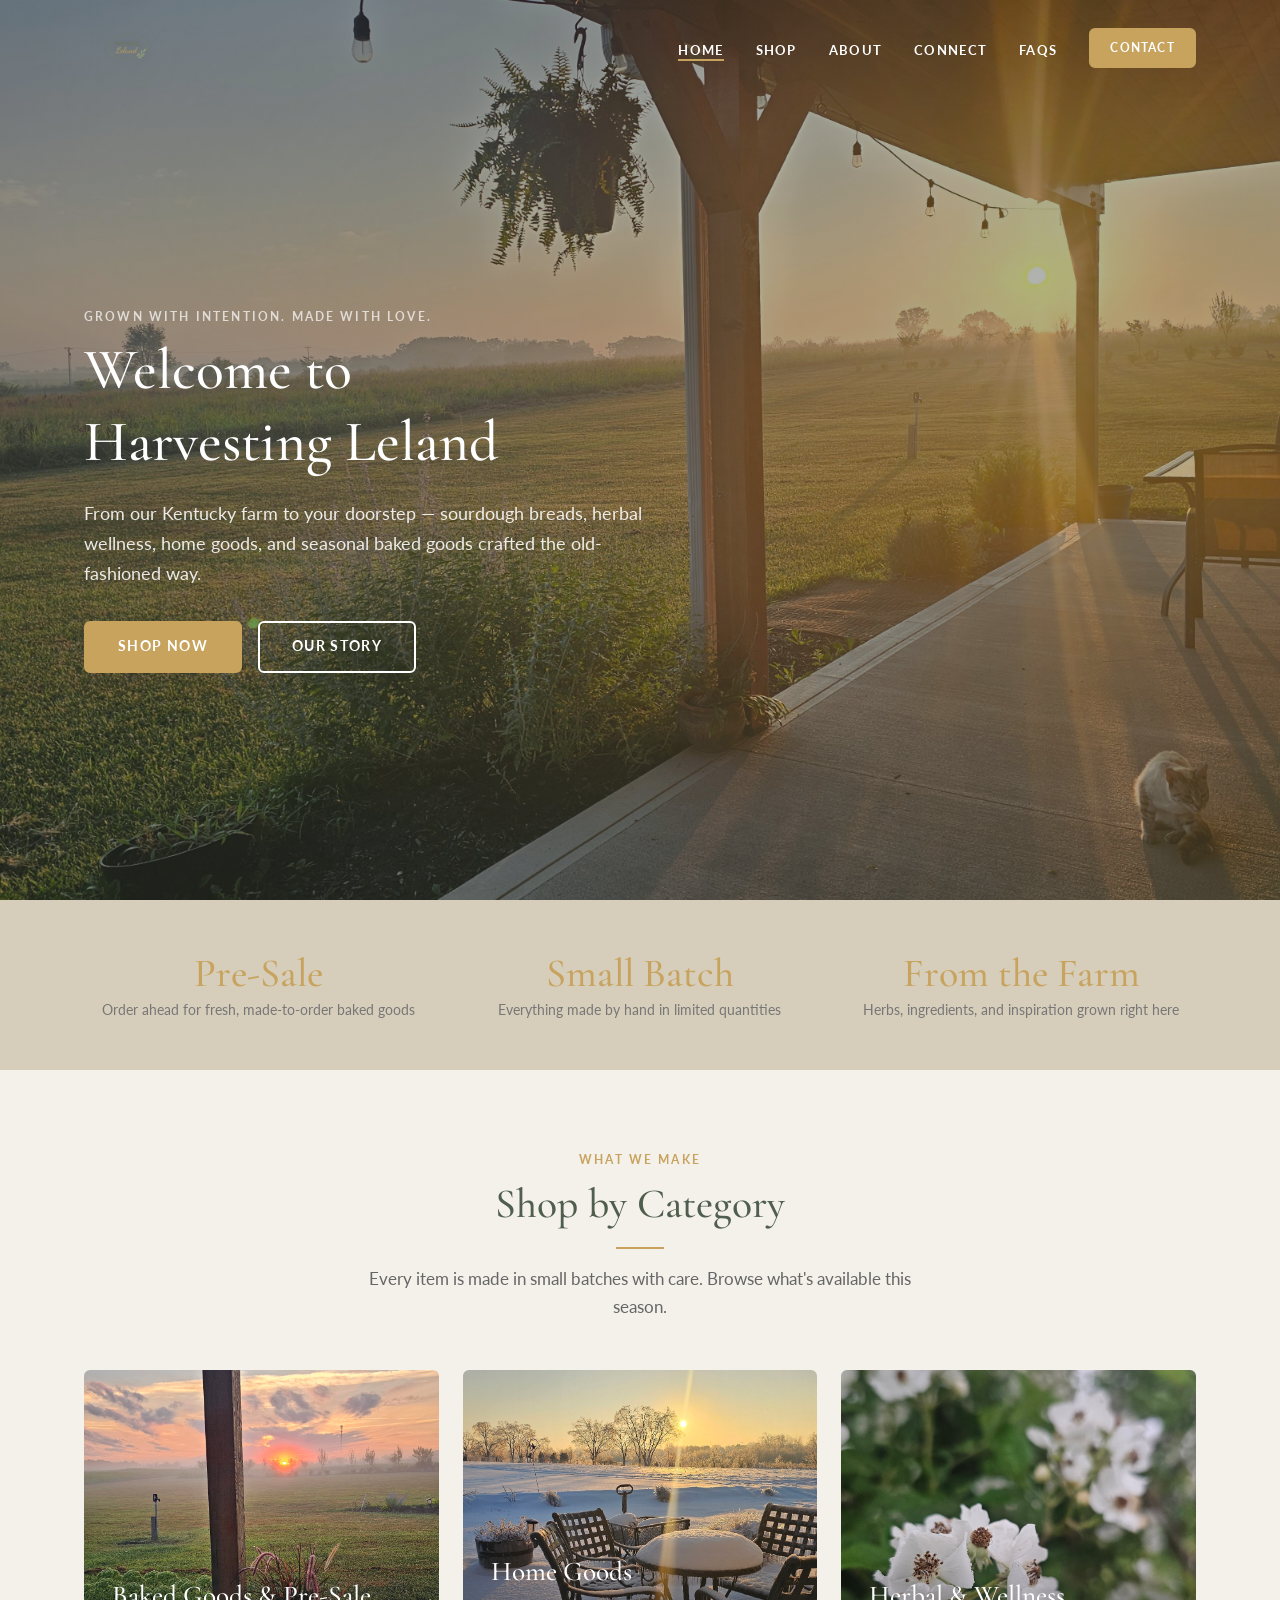
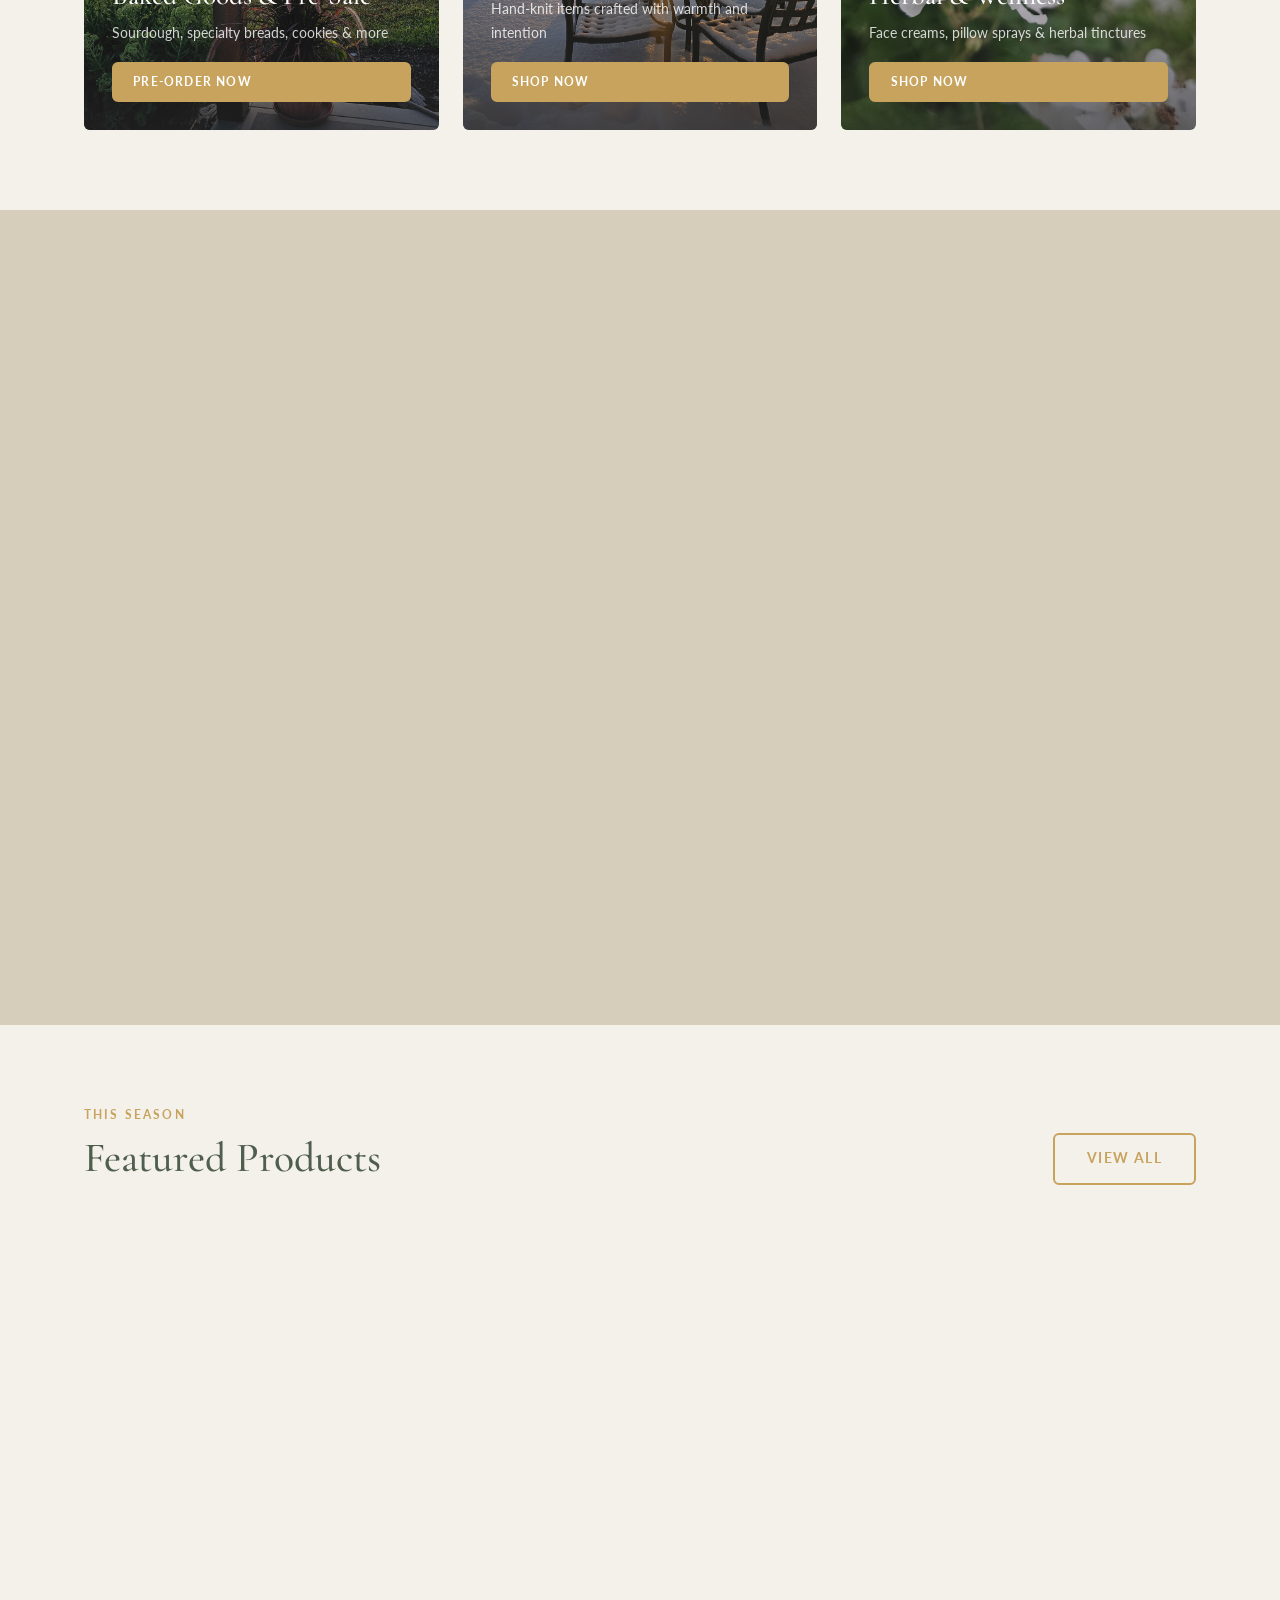
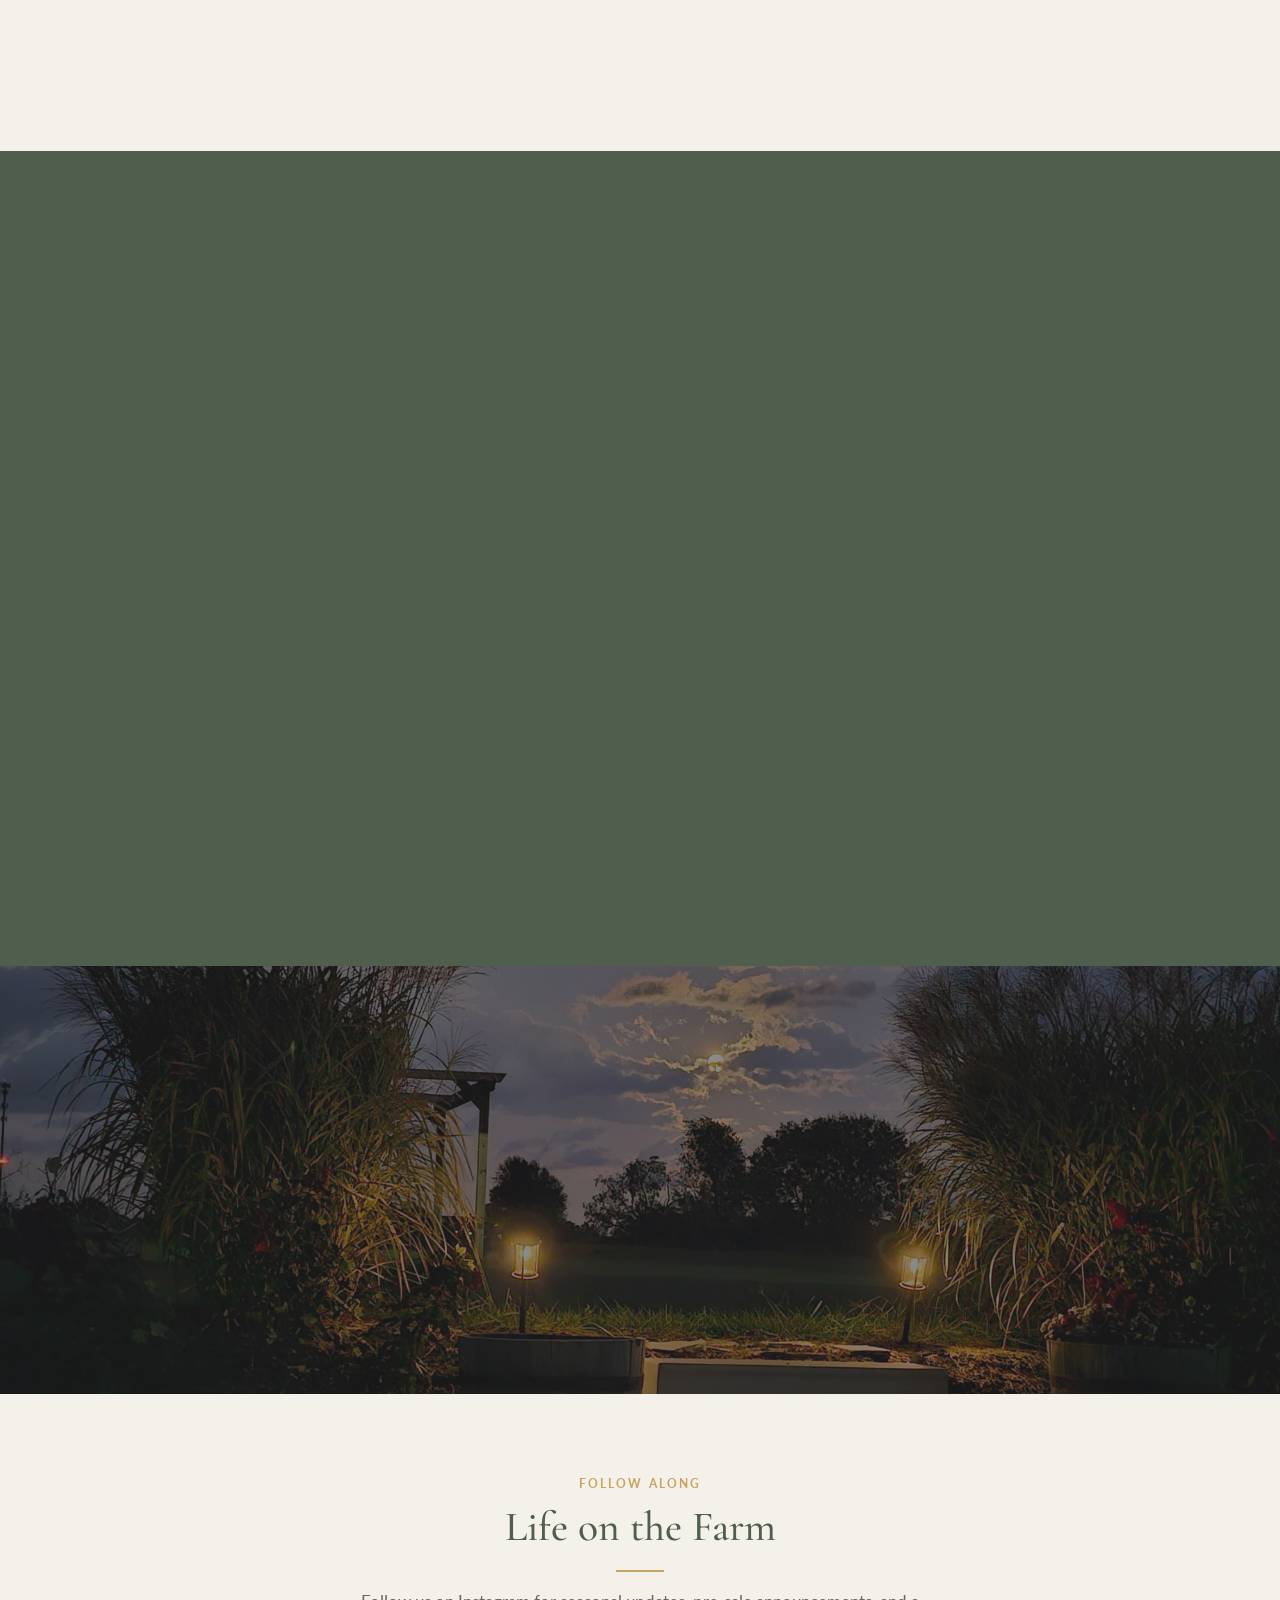
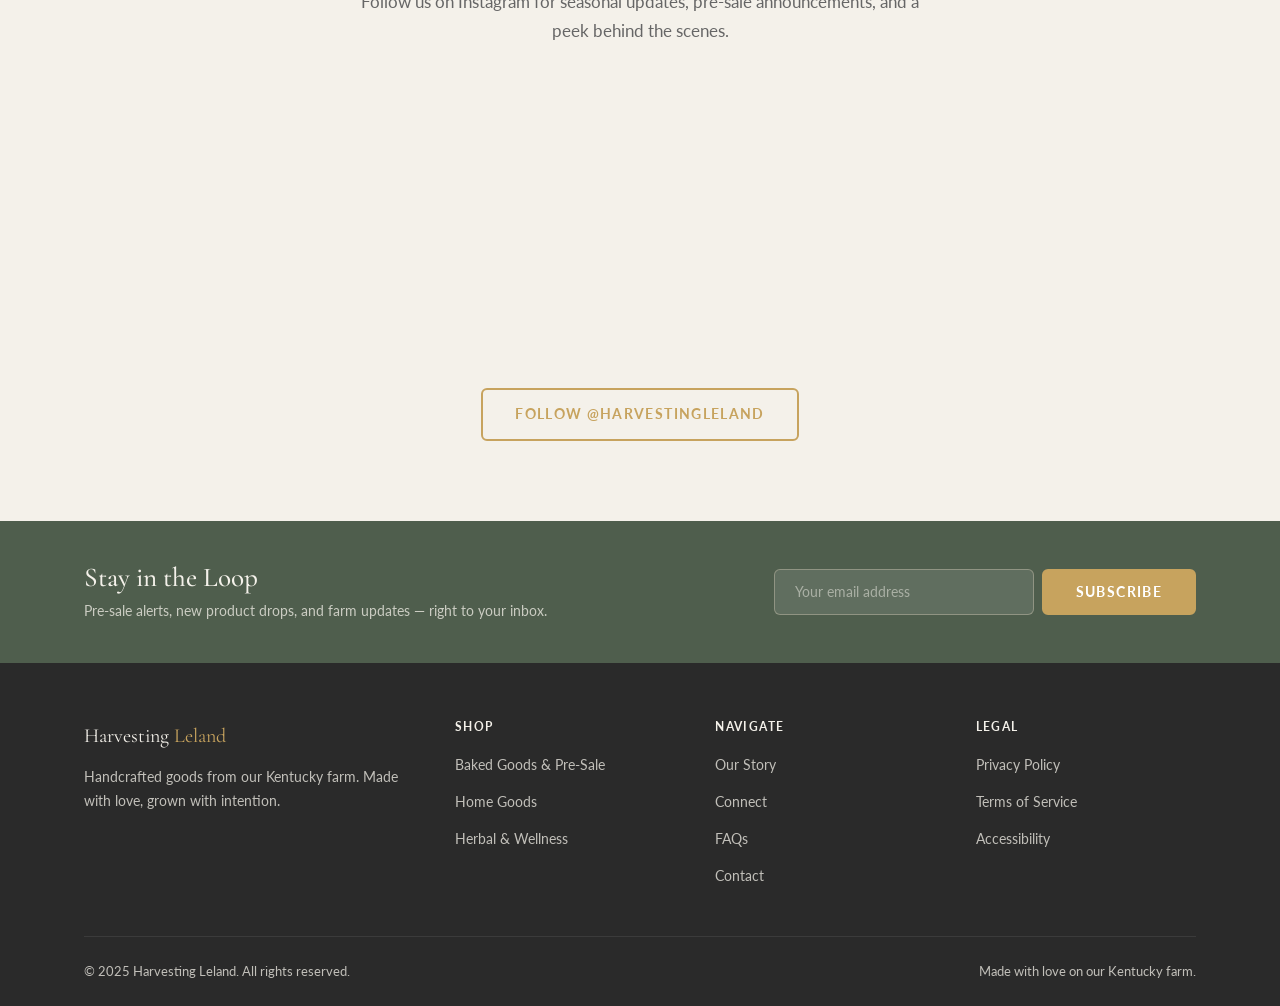
==== index.html @ 536928e7 "initial build - Harvesting Leland website" ====
<!DOCTYPE html>
<html lang="en">
<head>
  <meta charset="UTF-8" />
  <meta name="viewport" content="width=device-width, initial-scale=1.0" />
  <title>Harvesting Leland — From Our Farm to Your Table</title>
  <meta name="description" content="Handcrafted sourdough, baked goods, herbal wellness products, and hand-knit home goods. Made with love on our Kentucky farm." />
  <link rel="canonical" href="https://www.harvestingleland.com/" />
  <link rel="stylesheet" href="css/global.css" />
</head>
<body>

  <!-- ===================== NAV ===================== -->
  <nav class="nav" id="mainNav">
    <div class="nav__inner">
      <a href="index.html" class="nav__logo-link"><img src="images/logo.png" alt="Harvesting Leland" class="nav__logo-img" /></a>
      <ul class="nav__links" id="navLinks">
        <li><a href="index.html" class="active">Home</a></li>
        <li><a href="shop.html">Shop</a></li>
        <li><a href="about.html">About</a></li>
        <li><a href="connect.html">Connect</a></li>
        <li><a href="faq.html">FAQs</a></li>
        <li><a href="contact.html" class="btn btn--wheat">Contact</a></li>
      </ul>
      <button class="nav__toggle" id="navToggle" aria-label="Toggle navigation">
        <span></span><span></span><span></span>
      </button>
    </div>
  </nav>

  <!-- ===================== HERO ===================== -->
  <section class="hero">
    <div class="hero__bg" style="background-image: url('images/hero-home.jpg');"></div>
    <div class="hero__overlay"></div>
    <div class="hero__content container">
      <span class="eyebrow" style="color: rgba(255,255,255,0.7);">Grown with intention. Made with love.</span>
      <h1>Welcome to<br>Harvesting Leland</h1>
      <p>From our Kentucky farm to your doorstep — sourdough breads, herbal wellness, home goods, and seasonal baked goods crafted the old-fashioned way.</p>
      <div class="hero__buttons">
        <a href="shop.html" class="btn btn--wheat">Shop Now</a>
        <a href="about.html" class="btn btn--outline-white">Our Story</a>
      </div>
    </div>
  </section>

  <!-- ===================== INTRO STRIP ===================== -->
  <section class="section--sm section--linen">
    <div class="container">
      <div class="stats-row">
        <div class="stat reveal">
          <h2>Pre-Sale</h2>
          <p>Order ahead for fresh, made-to-order baked goods</p>
        </div>
        <div class="stat reveal reveal-delay-1">
          <h2>Small Batch</h2>
          <p>Everything made by hand in limited quantities</p>
        </div>
        <div class="stat reveal reveal-delay-2">
          <h2>From the Farm</h2>
          <p>Herbs, ingredients, and inspiration grown right here</p>
        </div>
      </div>
    </div>
  </section>

  <!-- ===================== SHOP CATEGORIES ===================== -->
  <section class="section">
    <div class="container">
      <div class="section-header center">
        <span class="eyebrow">What We Make</span>
        <h2>Shop by Category</h2>
        <div class="divider divider--center"></div>
        <p>Every item is made in small batches with care. Browse what's available this season.</p>
      </div>
      <div class="category-grid reveal">
        <a href="shop.html#baked-goods" class="category-card">
          <img src="images/misty-porch.jpg" alt="Fresh baked sourdough and pastries" loading="lazy" />
          <div class="category-card__overlay">
            <h3>Baked Goods &amp; Pre-Sale</h3>
            <p>Sourdough, specialty breads, cookies &amp; more</p>
            <span class="btn btn--wheat" style="font-size:0.75rem; padding:0.5rem 1.2rem;">Pre-Order Now</span>
          </div>
        </a>
        <a href="shop.html#home-goods" class="category-card">
          <img src="images/winter-sunrise.jpg" alt="Hand-knit home goods" loading="lazy" />
          <div class="category-card__overlay">
            <h3>Home Goods</h3>
            <p>Hand-knit items crafted with warmth and intention</p>
            <span class="btn btn--wheat" style="font-size:0.75rem; padding:0.5rem 1.2rem;">Shop Now</span>
          </div>
        </a>
        <a href="shop.html#herbal" class="category-card">
          <img src="images/wildflowers.jpg" alt="Herbal wellness products" loading="lazy" />
          <div class="category-card__overlay">
            <h3>Herbal &amp; Wellness</h3>
            <p>Face creams, pillow sprays &amp; herbal tinctures</p>
            <span class="btn btn--wheat" style="font-size:0.75rem; padding:0.5rem 1.2rem;">Shop Now</span>
          </div>
        </a>
      </div>
    </div>
  </section>

  <!-- ===================== HOW PRE-SALE WORKS ===================== -->
  <section class="section section--linen">
    <div class="container">
      <div class="two-col">
        <div class="two-col__img reveal">
          <img src="images/farm-field.jpg" alt="Kentucky farm at sunset" loading="lazy" />
        </div>
        <div class="reveal reveal-delay-1">
          <span class="eyebrow">How It Works</span>
          <h2>Our Pre-Sale Process</h2>
          <div class="divider"></div>
          <p>Because everything is made fresh and in small batches, we operate on a pre-sale model. This means your order is made specifically for you — no sitting on a shelf.</p>
          <ol style="padding-left: 1.25rem; color: #555; line-height: 2.2; margin-bottom: 1.5rem;">
            <li><strong>Browse</strong> the current pre-sale menu</li>
            <li><strong>Place your order</strong> by the weekly deadline</li>
            <li><strong>Pick up</strong> locally or receive delivery info</li>
            <li><strong>Enjoy</strong> something made just for you</li>
          </ol>
          <a href="faq.html" class="btn btn--outline">Pre-Sale FAQs</a>
        </div>
      </div>
    </div>
  </section>

  <!-- ===================== FEATURED PRODUCTS ===================== -->
  <section class="section">
    <div class="container">
      <div class="section-header" style="display:flex; justify-content:space-between; align-items:flex-end; flex-wrap:wrap; gap:1rem; margin-bottom:2rem;">
        <div>
          <span class="eyebrow">This Season</span>
          <h2 style="margin-top:0.3rem;">Featured Products</h2>
        </div>
        <a href="shop.html" class="btn btn--outline">View All</a>
      </div>
      <div class="scroll-strip reveal">

        <div class="product-card">
          <div class="product-card__img">🍞</div>
          <div class="product-card__body">
            <span class="badge badge--forest" style="margin-bottom:0.5rem;">Pre-Sale</span>
            <h4>Classic Sourdough Loaf</h4>
            <p class="desc">Long-fermented, naturally leavened. Available weekly with pre-order.</p>
          </div>
          <div class="product-card__footer">
            <span class="product-card__price">From $10</span>
            <a href="shop.html#baked-goods" class="btn btn--wheat" style="font-size:0.75rem; padding:0.45rem 1rem;">Pre-Order</a>
          </div>
        </div>

        <div class="product-card">
          <div class="product-card__img">🌿</div>
          <div class="product-card__body">
            <span class="badge badge--sage" style="margin-bottom:0.5rem;">Herbal</span>
            <h4>Lavender Pillow Spray</h4>
            <p class="desc">Handcrafted with farm-grown herbs. Promotes calm, restful sleep.</p>
          </div>
          <div class="product-card__footer">
            <span class="product-card__price">From $14</span>
            <a href="shop.html#herbal" class="btn btn--wheat" style="font-size:0.75rem; padding:0.45rem 1rem;">Shop Now</a>
          </div>
        </div>

        <div class="product-card">
          <div class="product-card__img">🍪</div>
          <div class="product-card__body">
            <span class="badge badge--forest" style="margin-bottom:0.5rem;">Pre-Sale</span>
            <h4>Seasonal Cookie Boxes</h4>
            <p class="desc">Specialty cookies that change with the harvest. Order by Friday.</p>
          </div>
          <div class="product-card__footer">
            <span class="product-card__price">From $18</span>
            <a href="shop.html#baked-goods" class="btn btn--wheat" style="font-size:0.75rem; padding:0.45rem 1rem;">Pre-Order</a>
          </div>
        </div>

        <div class="product-card">
          <div class="product-card__img">🧶</div>
          <div class="product-card__body">
            <span class="badge badge--wheat" style="margin-bottom:0.5rem;">Home Goods</span>
            <h4>Hand-Knit Dishcloths</h4>
            <p class="desc">100% cotton, lovingly knit by hand. Available in seasonal colors.</p>
          </div>
          <div class="product-card__footer">
            <span class="product-card__price">From $12</span>
            <a href="shop.html#home-goods" class="btn btn--wheat" style="font-size:0.75rem; padding:0.45rem 1rem;">Shop Now</a>
          </div>
        </div>

        <div class="product-card">
          <div class="product-card__img">🌱</div>
          <div class="product-card__body">
            <span class="badge badge--sage" style="margin-bottom:0.5rem;">Herbal</span>
            <h4>Botanical Face Cream</h4>
            <p class="desc">Small-batch, herb-infused face cream. Pure ingredients, no fillers.</p>
          </div>
          <div class="product-card__footer">
            <span class="product-card__price">From $22</span>
            <a href="shop.html#herbal" class="btn btn--wheat" style="font-size:0.75rem; padding:0.45rem 1rem;">Shop Now</a>
          </div>
        </div>

      </div>
    </div>
  </section>

  <!-- ===================== STORY TEASER ===================== -->
  <section class="section section--dark">
    <div class="container">
      <div class="two-col">
        <div class="reveal">
          <span class="eyebrow">The Heart Behind It All</span>
          <h2>Named for Leland.</h2>
          <div class="divider"></div>
          <p style="color:rgba(244,241,234,0.82);">Everything we make carries the spirit of this land and the boy who inspired us to put down roots and build something lasting. Harvesting Leland is more than a small business — it's a way of life.</p>
          <p style="color:rgba(244,241,234,0.82);">From our kitchen and gardens, we create products that carry real intention — made to be used, gifted, and remembered.</p>
          <a href="about.html" class="btn btn--outline-white" style="margin-top:0.5rem;">Meet the Family</a>
        </div>
        <div class="two-col__img reveal reveal-delay-1">
          <img src="images/leland.jpg" alt="Leland standing on the farm fence at sunset" loading="lazy" />
        </div>
      </div>
    </div>
  </section>

  <!-- ===================== CTA BANNER ===================== -->
  <section class="cta-banner">
    <div class="cta-banner__bg" style="background-image: url('images/moonlit-garden.jpg');"></div>
    <div class="cta-banner__overlay"></div>
    <div class="cta-banner__content reveal">
      <span class="eyebrow" style="color: rgba(255,255,255,0.7);">Don't Miss Out</span>
      <h2>Pre-Sale Orders Open Weekly</h2>
      <p>Baked goods are made to order and sell out fast. Get on our list so you never miss a drop.</p>
      <div style="display:flex; gap:1rem; justify-content:center; flex-wrap:wrap;">
        <a href="shop.html" class="btn btn--wheat">See This Week's Menu</a>
        <a href="contact.html" class="btn btn--outline-white">Join the List</a>
      </div>
    </div>
  </section>

  <!-- ===================== INSTAGRAM ===================== -->
  <section class="section">
    <div class="container">
      <div class="section-header center">
        <span class="eyebrow">Follow Along</span>
        <h2>Life on the Farm</h2>
        <div class="divider divider--center"></div>
        <p>Follow us on Instagram for seasonal updates, pre-sale announcements, and a peek behind the scenes.</p>
      </div>
      <!-- INSTAGRAM EMBED PLACEHOLDER
           Replace this div with your embed code from LightWidget (lightwidget.com)
           or Elfsight (elfsight.com) once your Instagram account is connected.
      -->
      <div class="instagram-placeholder reveal">
        <div style="font-size:2.5rem; margin-bottom:0.75rem;">📸</div>
        <h3 style="color:var(--sage);">Instagram Feed</h3>
        <p>Your Instagram feed will display here.<br>
          Connect via <a href="https://lightwidget.com" target="_blank" rel="noopener" style="color:var(--wheat);">LightWidget</a> or <a href="https://elfsight.com" target="_blank" rel="noopener" style="color:var(--wheat);">Elfsight</a> to embed your feed.</p>
      </div>
      <div style="text-align:center; margin-top:1.75rem;">
        <a href="https://www.instagram.com/" target="_blank" rel="noopener" class="btn btn--outline">Follow @harvestingleland</a>
      </div>
    </div>
  </section>

  <!-- ===================== NEWSLETTER ===================== -->
  <div class="newsletter-bar">
    <div class="newsletter-bar__inner">
      <div class="newsletter-bar__text">
        <h3>Stay in the Loop</h3>
        <p>Pre-sale alerts, new product drops, and farm updates — right to your inbox.</p>
      </div>
      <!-- Replace with GHL form embed when ready -->
      <div class="newsletter-bar__form">
        <input type="email" placeholder="Your email address" aria-label="Email address" />
        <button class="btn btn--wheat">Subscribe</button>
      </div>
    </div>
  </div>

  <!-- ===================== FOOTER ===================== -->
  <footer class="footer">
    <div class="container">
      <div class="footer__grid">
        <div class="footer__brand">
          <span class="logo-text">Harvesting <span>Leland</span></span>
          <p>Handcrafted goods from our Kentucky farm. Made with love, grown with intention.</p>
        </div>
        <div class="footer__col">
          <h4>Shop</h4>
          <ul>
            <li><a href="shop.html#baked-goods">Baked Goods &amp; Pre-Sale</a></li>
            <li><a href="shop.html#home-goods">Home Goods</a></li>
            <li><a href="shop.html#herbal">Herbal &amp; Wellness</a></li>
          </ul>
        </div>
        <div class="footer__col">
          <h4>Navigate</h4>
          <ul>
            <li><a href="about.html">Our Story</a></li>
            <li><a href="connect.html">Connect</a></li>
            <li><a href="faq.html">FAQs</a></li>
            <li><a href="contact.html">Contact</a></li>
          </ul>
        </div>
        <div class="footer__col">
          <h4>Legal</h4>
          <ul>
            <li><a href="privacy.html">Privacy Policy</a></li>
            <li><a href="terms.html">Terms of Service</a></li>
            <li><a href="accessibility.html">Accessibility</a></li>
          </ul>
        </div>
      </div>
      <div class="footer__bottom">
        <span>&copy; 2025 Harvesting Leland. All rights reserved.</span>
        <span>Made with love on our Kentucky farm.</span>
      </div>
    </div>
  </footer>

  <!-- ===================== SCRIPTS ===================== -->
  <script>
    // Nav scroll behavior
    const nav = document.getElementById('mainNav');
    window.addEventListener('scroll', () => {
      nav.classList.toggle('scrolled', window.scrollY > 40);
    });

    // Mobile nav toggle
    const toggle = document.getElementById('navToggle');
    const links  = document.getElementById('navLinks');
    toggle.addEventListener('click', () => {
      toggle.classList.toggle('open');
      links.classList.toggle('open');
    });
    links.querySelectorAll('a').forEach(a => {
      a.addEventListener('click', () => {
        toggle.classList.remove('open');
        links.classList.remove('open');
      });
    });

    // Scroll reveal
    const revealEls = document.querySelectorAll('.reveal');
    const observer = new IntersectionObserver((entries) => {
      entries.forEach(e => {
        if (e.isIntersecting) {
          e.target.classList.add('visible');
          observer.unobserve(e.target);
        }
      });
    }, { threshold: 0.12 });
    revealEls.forEach(el => observer.observe(el));
  </script>

</body>
</html>
---- css/global.css ----
/* =========================================================
   HARVESTING LELAND — Global Stylesheet
   www.harvestingleland.com
   ========================================================= */

/* --- Google Fonts --- */
@import url('https://fonts.googleapis.com/css2?family=Cormorant+Garamond:ital,wght@0,300;0,400;0,500;0,600;0,700;1,300;1,400;1,500&family=Allura&family=Lato:wght@300;400;700&display=swap');

/* --- CSS Variables --- */
:root {
  --wheat:  #c7a35e;
  --sage:   #7e8d7a;
  --linen:  #d6cdba;
  --cream:  #f4f1ea;
  --forest: #4f5e4d;
  --ink:    #2a2a2a;
  --white:  #ffffff;
  --shadow: rgba(42, 42, 42, 0.12);

  --font-display: 'Cormorant Garamond', Georgia, serif;
  --font-script:  'Allura', cursive;
  --font-body:    'Lato', Arial, sans-serif;

  --max-w: 1160px;
  --radius: 6px;
  --transition: 0.3s ease;
}

/* --- Reset & Base --- */
*, *::before, *::after { box-sizing: border-box; margin: 0; padding: 0; }

html { scroll-behavior: smooth; font-size: 16px; }

body {
  font-family: var(--font-body);
  background-color: var(--cream);
  color: var(--ink);
  line-height: 1.7;
  -webkit-font-smoothing: antialiased;
}

img { max-width: 100%; height: auto; display: block; }
a { color: inherit; text-decoration: none; }
ul { list-style: none; }
button, input, textarea, select { font-family: inherit; }

/* --- Typography --- */
h1, h2, h3, h4, h5 {
  font-family: var(--font-display);
  font-weight: 500;
  line-height: 1.25;
  color: var(--forest);
}
h1 { font-size: clamp(2.2rem, 5vw, 3.6rem); }
h2 { font-size: clamp(1.8rem, 3.5vw, 2.6rem); }
h3 { font-size: clamp(1.3rem, 2.5vw, 1.7rem); }
h4 { font-size: 1.15rem; }
p  { margin-bottom: 1rem; }
p:last-child { margin-bottom: 0; }

.eyebrow {
  font-family: var(--font-body);
  font-size: 0.75rem;
  font-weight: 700;
  letter-spacing: 0.18em;
  text-transform: uppercase;
  color: var(--wheat);
  margin-bottom: 0.5rem;
  display: block;
}

/* --- Layout Utilities --- */
.container {
  width: 100%;
  max-width: var(--max-w);
  margin: 0 auto;
  padding: 0 1.5rem;
}
.section { padding: 5rem 0; }
.section--sm { padding: 3rem 0; }
.section--lg { padding: 7rem 0; }
.section--dark {
  background-color: var(--forest);
  color: var(--cream);
}
.section--dark h1,
.section--dark h2,
.section--dark h3,
.section--dark h4 { color: var(--cream); }
.section--linen { background-color: var(--linen); }
.section--cream { background-color: var(--cream); }
.text-center { text-align: center; }
.text-wheat  { color: var(--wheat); }

/* --- Buttons --- */
.btn {
  display: inline-block;
  padding: 0.8rem 2rem;
  border-radius: var(--radius);
  font-family: var(--font-body);
  font-size: 0.85rem;
  font-weight: 700;
  letter-spacing: 0.1em;
  text-transform: uppercase;
  cursor: pointer;
  border: 2px solid transparent;
  transition: background var(--transition), color var(--transition), border-color var(--transition), transform var(--transition);
}
.btn:hover { transform: translateY(-2px); }

.btn--wheat {
  background: var(--wheat);
  color: var(--white);
  border-color: var(--wheat);
}
.btn--wheat:hover {
  background: #b3904d;
  border-color: #b3904d;
}

.btn--outline {
  background: transparent;
  color: var(--wheat);
  border-color: var(--wheat);
}
.btn--outline:hover {
  background: var(--wheat);
  color: var(--white);
}

.btn--outline-white {
  background: transparent;
  color: var(--white);
  border-color: var(--white);
}
.btn--outline-white:hover {
  background: var(--white);
  color: var(--forest);
}

.btn--forest {
  background: var(--forest);
  color: var(--white);
  border-color: var(--forest);
}
.btn--forest:hover {
  background: #3d4d3b;
  border-color: #3d4d3b;
}

/* --- Navigation --- */
.nav {
  position: fixed;
  top: 0;
  left: 0;
  right: 0;
  z-index: 100;
  padding: 1.2rem 0;
  transition: background var(--transition), box-shadow var(--transition), padding var(--transition);
}
.nav.scrolled {
  background: var(--white);
  box-shadow: 0 2px 16px var(--shadow);
  padding: 0.7rem 0;
}
.nav__inner {
  display: flex;
  align-items: center;
  justify-content: space-between;
  max-width: var(--max-w);
  margin: 0 auto;
  padding: 0 1.5rem;
}
.nav__logo-link {
  display: flex;
  align-items: center;
  flex-shrink: 0;
}
.nav__logo-img {
  height: 58px;
  width: auto;
  display: block;
  /* slightly lift logo off dark backgrounds with a soft glow */
  filter: drop-shadow(0 1px 4px rgba(0,0,0,0.15));
  transition: filter var(--transition), opacity var(--transition);
}
.nav__logo-img:hover { opacity: 0.88; }
/* On scrolled white nav, drop the shadow */
.nav.scrolled .nav__logo-img { filter: none; }

/* Script accent class — use for pull quotes, callouts */
.script {
  font-family: var(--font-script);
  font-size: 1.4em;
  font-weight: 400;
  color: var(--wheat);
  line-height: 1.1;
}

.nav__links {
  display: flex;
  align-items: center;
  gap: 2rem;
}
.nav__links a {
  font-size: 0.8rem;
  font-weight: 700;
  letter-spacing: 0.1em;
  text-transform: uppercase;
  color: var(--white);
  position: relative;
  transition: color var(--transition);
}
.nav__links a::after {
  content: '';
  position: absolute;
  bottom: -3px;
  left: 0;
  width: 0;
  height: 2px;
  background: var(--wheat);
  transition: width var(--transition);
}
.nav__links a:hover::after,
.nav__links a.active::after { width: 100%; }
.nav.scrolled .nav__links a { color: var(--forest); }
.nav__links .btn { font-size: 0.75rem; padding: 0.5rem 1.2rem; }

.nav__toggle {
  display: none;
  flex-direction: column;
  gap: 5px;
  cursor: pointer;
  padding: 4px;
  background: none;
  border: none;
}
.nav__toggle span {
  display: block;
  width: 24px;
  height: 2px;
  background: var(--white);
  border-radius: 2px;
  transition: background var(--transition), transform var(--transition), opacity var(--transition);
}
.nav.scrolled .nav__toggle span { background: var(--forest); }
.nav__toggle.open span:nth-child(1) { transform: translateY(7px) rotate(45deg); }
.nav__toggle.open span:nth-child(2) { opacity: 0; }
.nav__toggle.open span:nth-child(3) { transform: translateY(-7px) rotate(-45deg); }

@media (max-width: 820px) {
  .nav__links {
    position: fixed;
    top: 0;
    right: -100%;
    width: min(320px, 85vw);
    height: 100vh;
    background: var(--white);
    flex-direction: column;
    align-items: flex-start;
    padding: 5rem 2rem 2rem;
    gap: 1.5rem;
    box-shadow: -4px 0 24px var(--shadow);
    transition: right var(--transition);
  }
  .nav__links.open { right: 0; }
  .nav__links a { color: var(--forest); font-size: 0.9rem; }
  .nav__toggle { display: flex; }
}

/* --- Hero --- */
.hero {
  position: relative;
  min-height: 100vh;
  display: flex;
  align-items: center;
  overflow: hidden;
}
.hero__bg {
  position: absolute;
  inset: 0;
  background-size: cover;
  background-position: center;
  background-attachment: fixed;
}
.hero__overlay {
  position: absolute;
  inset: 0;
  background: linear-gradient(160deg, rgba(42,42,42,0.45) 0%, rgba(79,94,77,0.35) 100%);
}
.hero__content {
  position: relative;
  z-index: 1;
  max-width: var(--max-w);
  margin: 0 auto;
  padding: 0 1.5rem;
  padding-top: 5rem;
}
.hero__content h1 { color: var(--white); margin-bottom: 1.25rem; }
.hero__content p {
  color: rgba(255,255,255,0.88);
  font-size: 1.1rem;
  max-width: 560px;
  margin-bottom: 2rem;
}
.hero__buttons { display: flex; gap: 1rem; flex-wrap: wrap; }

/* Small page hero (non-homepage) */
.page-hero {
  position: relative;
  min-height: 42vh;
  display: flex;
  align-items: flex-end;
  padding-bottom: 3.5rem;
  overflow: hidden;
}
.page-hero__bg {
  position: absolute;
  inset: 0;
  background-size: cover;
  background-position: center;
}
.page-hero__overlay {
  position: absolute;
  inset: 0;
  background: linear-gradient(to top, rgba(42,42,42,0.6) 0%, rgba(42,42,42,0.2) 100%);
}
.page-hero__content {
  position: relative;
  z-index: 1;
  max-width: var(--max-w);
  width: 100%;
  margin: 0 auto;
  padding: 0 1.5rem;
}
.page-hero__content h1 { color: var(--white); }
.page-hero__content p {
  color: rgba(255,255,255,0.85);
  font-size: 1.05rem;
  max-width: 520px;
  margin-top: 0.5rem;
}

/* --- Section Headers --- */
.section-header { margin-bottom: 3rem; }
.section-header.center { text-align: center; }
.section-header h2 { margin-top: 0.4rem; }
.section-header p {
  color: #666;
  font-size: 1.05rem;
  max-width: 560px;
  margin-top: 0.75rem;
}
.section-header.center p { margin: 0.75rem auto 0; }

/* --- Divider --- */
.divider {
  width: 48px;
  height: 2px;
  background: var(--wheat);
  margin: 1rem 0;
}
.divider--center { margin: 1rem auto; }

/* --- Cards --- */
.card {
  background: var(--white);
  border-radius: var(--radius);
  overflow: hidden;
  box-shadow: 0 2px 12px var(--shadow);
  transition: transform var(--transition), box-shadow var(--transition);
}
.card:hover {
  transform: translateY(-4px);
  box-shadow: 0 8px 28px rgba(42,42,42,0.16);
}
.card__img {
  width: 100%;
  height: 220px;
  object-fit: cover;
}
.card__body { padding: 1.5rem; }
.card__body h3 { margin-bottom: 0.5rem; }
.card__body p { color: #666; font-size: 0.95rem; margin-bottom: 1.25rem; }

/* --- Product Cards --- */
.product-grid {
  display: grid;
  grid-template-columns: repeat(auto-fill, minmax(260px, 1fr));
  gap: 1.75rem;
}
.product-card {
  background: var(--white);
  border-radius: var(--radius);
  overflow: hidden;
  box-shadow: 0 2px 12px var(--shadow);
  transition: transform var(--transition), box-shadow var(--transition);
}
.product-card:hover {
  transform: translateY(-4px);
  box-shadow: 0 8px 28px rgba(42,42,42,0.16);
}
.product-card__img {
  width: 100%;
  height: 200px;
  object-fit: cover;
  background: var(--linen);
  display: flex;
  align-items: center;
  justify-content: center;
  font-size: 3rem;
}
.product-card__img img { width: 100%; height: 100%; object-fit: cover; }
.product-card__body { padding: 1.25rem; }
.product-card__body h4 { color: var(--forest); margin-bottom: 0.3rem; }
.product-card__body .desc { color: #777; font-size: 0.88rem; margin-bottom: 0.75rem; }
.product-card__footer {
  display: flex;
  align-items: center;
  justify-content: space-between;
  padding: 0.75rem 1.25rem 1.25rem;
  border-top: 1px solid var(--linen);
}
.product-card__price {
  font-family: var(--font-display);
  font-size: 1.1rem;
  color: var(--wheat);
}

/* --- Shop Tabs --- */
.shop-tabs {
  display: flex;
  gap: 0.5rem;
  flex-wrap: wrap;
  margin-bottom: 2.5rem;
  border-bottom: 2px solid var(--linen);
  padding-bottom: 0;
}
.shop-tab {
  padding: 0.7rem 1.5rem;
  font-size: 0.8rem;
  font-weight: 700;
  letter-spacing: 0.08em;
  text-transform: uppercase;
  cursor: pointer;
  border: none;
  background: none;
  color: #888;
  border-bottom: 3px solid transparent;
  margin-bottom: -2px;
  transition: color var(--transition), border-color var(--transition);
}
.shop-tab:hover { color: var(--wheat); }
.shop-tab.active {
  color: var(--forest);
  border-bottom-color: var(--wheat);
}

.shop-section { display: none; }
.shop-section.active { display: block; }

/* --- Category Cards (Homepage) --- */
.category-grid {
  display: grid;
  grid-template-columns: repeat(3, 1fr);
  gap: 1.5rem;
}
@media (max-width: 768px) {
  .category-grid { grid-template-columns: 1fr; }
}
.category-card {
  position: relative;
  height: 360px;
  border-radius: var(--radius);
  overflow: hidden;
  cursor: pointer;
}
.category-card img {
  width: 100%;
  height: 100%;
  object-fit: cover;
  transition: transform 0.5s ease;
}
.category-card:hover img { transform: scale(1.05); }
.category-card__overlay {
  position: absolute;
  inset: 0;
  background: linear-gradient(to top, rgba(42,42,42,0.65) 0%, transparent 55%);
  display: flex;
  flex-direction: column;
  justify-content: flex-end;
  padding: 1.75rem;
}
.category-card__overlay h3 { color: var(--white); margin-bottom: 0.5rem; }
.category-card__overlay p { color: rgba(255,255,255,0.8); font-size: 0.9rem; margin-bottom: 1rem; }

/* --- Horizontal Scroll Strip (Featured) --- */
.scroll-strip {
  display: flex;
  gap: 1.5rem;
  overflow-x: auto;
  padding-bottom: 1rem;
  scrollbar-width: thin;
  scrollbar-color: var(--linen) transparent;
}
.scroll-strip::-webkit-scrollbar { height: 6px; }
.scroll-strip::-webkit-scrollbar-thumb { background: var(--linen); border-radius: 3px; }
.scroll-strip .product-card { flex: 0 0 260px; }

/* --- Story / Two-Column --- */
.two-col {
  display: grid;
  grid-template-columns: 1fr 1fr;
  gap: 4rem;
  align-items: center;
}
.two-col--flip { direction: rtl; }
.two-col--flip > * { direction: ltr; }
@media (max-width: 768px) {
  .two-col { grid-template-columns: 1fr; gap: 2.5rem; }
  .two-col--flip { direction: ltr; }
}
.two-col__img {
  border-radius: var(--radius);
  overflow: hidden;
  aspect-ratio: 4/5;
}
.two-col__img img { width: 100%; height: 100%; object-fit: cover; }

/* --- CTA Banner --- */
.cta-banner {
  position: relative;
  padding: 6rem 0;
  overflow: hidden;
  text-align: center;
}
.cta-banner__bg {
  position: absolute;
  inset: 0;
  background-size: cover;
  background-position: center;
}
.cta-banner__overlay {
  position: absolute;
  inset: 0;
  background: rgba(42,42,42,0.55);
}
.cta-banner__content {
  position: relative;
  z-index: 1;
  max-width: 640px;
  margin: 0 auto;
  padding: 0 1.5rem;
}
.cta-banner__content h2 { color: var(--white); margin-bottom: 1rem; }
.cta-banner__content p { color: rgba(255,255,255,0.88); margin-bottom: 2rem; }

/* --- Instagram Placeholder --- */
.instagram-grid {
  display: grid;
  grid-template-columns: repeat(6, 1fr);
  gap: 4px;
}
@media (max-width: 640px) {
  .instagram-grid { grid-template-columns: repeat(3, 1fr); }
}
.instagram-grid__item {
  aspect-ratio: 1;
  background: var(--linen);
  border-radius: 2px;
  display: flex;
  align-items: center;
  justify-content: center;
  color: var(--sage);
  font-size: 1.5rem;
  overflow: hidden;
}
.instagram-placeholder {
  background: var(--linen);
  border-radius: var(--radius);
  padding: 3rem 2rem;
  text-align: center;
  color: var(--sage);
}
.instagram-placeholder p { color: #888; font-size: 0.9rem; margin-top: 0.5rem; }

/* --- Newsletter Bar --- */
.newsletter-bar {
  background: var(--forest);
  padding: 2.5rem 0;
}
.newsletter-bar__inner {
  display: flex;
  align-items: center;
  gap: 2rem;
  flex-wrap: wrap;
  justify-content: space-between;
  max-width: var(--max-w);
  margin: 0 auto;
  padding: 0 1.5rem;
}
.newsletter-bar__text h3 { color: var(--cream); margin-bottom: 0.25rem; }
.newsletter-bar__text p { color: rgba(244,241,234,0.75); font-size: 0.9rem; }
.newsletter-bar__form {
  display: flex;
  gap: 0.5rem;
  flex-wrap: wrap;
}
.newsletter-bar__form input {
  padding: 0.75rem 1.25rem;
  border: 1px solid rgba(214,205,186,0.4);
  border-radius: var(--radius);
  background: rgba(255,255,255,0.1);
  color: var(--cream);
  width: 260px;
  font-size: 0.9rem;
}
.newsletter-bar__form input::placeholder { color: rgba(244,241,234,0.5); }
.newsletter-bar__form input:focus { outline: none; border-color: var(--wheat); }
@media (max-width: 600px) {
  .newsletter-bar__inner { flex-direction: column; align-items: flex-start; }
  .newsletter-bar__form input { width: 100%; }
}

/* --- GHL Form Placeholder --- */
.form-placeholder {
  background: var(--linen);
  border: 2px dashed var(--sage);
  border-radius: var(--radius);
  padding: 3rem 2rem;
  text-align: center;
  color: var(--forest);
}
.form-placeholder__icon { font-size: 2.5rem; margin-bottom: 0.75rem; }
.form-placeholder h3 { margin-bottom: 0.5rem; }
.form-placeholder p { color: #777; font-size: 0.9rem; margin-bottom: 0; }
.form-placeholder code {
  display: block;
  margin-top: 0.75rem;
  font-size: 0.8rem;
  color: var(--sage);
  background: rgba(126,141,122,0.1);
  padding: 0.5rem 1rem;
  border-radius: 4px;
}

/* --- FAQ Accordion --- */
.faq-list { max-width: 780px; margin: 0 auto; }
.faq-item {
  border-bottom: 1px solid var(--linen);
  overflow: hidden;
}
.faq-item:first-child { border-top: 1px solid var(--linen); }
.faq-question {
  display: flex;
  justify-content: space-between;
  align-items: center;
  padding: 1.25rem 0;
  cursor: pointer;
  font-family: var(--font-display);
  font-size: 1.05rem;
  font-weight: 500;
  color: var(--forest);
  gap: 1rem;
  background: none;
  border: none;
  width: 100%;
  text-align: left;
}
.faq-icon {
  width: 24px;
  height: 24px;
  border-radius: 50%;
  border: 2px solid var(--wheat);
  flex-shrink: 0;
  display: flex;
  align-items: center;
  justify-content: center;
  transition: transform var(--transition), background var(--transition);
  font-size: 1rem;
  color: var(--wheat);
}
.faq-item.open .faq-icon {
  transform: rotate(45deg);
  background: var(--wheat);
  color: var(--white);
}
.faq-answer {
  max-height: 0;
  overflow: hidden;
  transition: max-height 0.4s ease, padding 0.3s ease;
}
.faq-answer-inner { padding-bottom: 1.25rem; color: #555; line-height: 1.8; }
.faq-item.open .faq-answer { max-height: 400px; }

.faq-category-title {
  font-family: var(--font-display);
  font-size: 1.5rem;
  color: var(--forest);
  margin-top: 3rem;
  margin-bottom: 0.5rem;
  padding-bottom: 0.5rem;
  border-bottom: 2px solid var(--wheat);
  display: inline-block;
}

/* --- Contact --- */
.contact-grid {
  display: grid;
  grid-template-columns: 1fr 1.5fr;
  gap: 4rem;
  align-items: start;
}
@media (max-width: 768px) {
  .contact-grid { grid-template-columns: 1fr; gap: 2.5rem; }
}
.contact-info h3 { margin-bottom: 1.5rem; }
.contact-item {
  display: flex;
  gap: 1rem;
  align-items: flex-start;
  margin-bottom: 1.5rem;
}
.contact-item__icon {
  font-size: 1.3rem;
  color: var(--wheat);
  flex-shrink: 0;
  margin-top: 0.1rem;
}
.contact-item__text strong { display: block; color: var(--forest); font-size: 0.85rem; letter-spacing: 0.05em; text-transform: uppercase; margin-bottom: 0.2rem; }
.contact-item__text a:hover { color: var(--wheat); }

.social-links { display: flex; gap: 1rem; margin-top: 2rem; flex-wrap: wrap; }
.social-link {
  display: inline-flex;
  align-items: center;
  gap: 0.5rem;
  padding: 0.5rem 1rem;
  border: 1px solid var(--linen);
  border-radius: var(--radius);
  font-size: 0.85rem;
  font-weight: 700;
  color: var(--forest);
  transition: border-color var(--transition), background var(--transition);
}
.social-link:hover { border-color: var(--wheat); background: rgba(199,163,94,0.08); }

/* --- Footer --- */
.footer {
  background: var(--ink);
  color: rgba(244,241,234,0.75);
  padding: 3.5rem 0 1.5rem;
}
.footer__grid {
  display: grid;
  grid-template-columns: 1.5fr 1fr 1fr 1fr;
  gap: 2.5rem;
  margin-bottom: 3rem;
}
@media (max-width: 820px) {
  .footer__grid { grid-template-columns: 1fr 1fr; gap: 2rem; }
}
@media (max-width: 500px) {
  .footer__grid { grid-template-columns: 1fr; }
}
.footer__brand .logo-text {
  font-family: var(--font-display);
  font-size: 1.25rem;
  color: var(--cream);
  margin-bottom: 0.75rem;
  display: block;
}
.footer__brand .logo-text span { color: var(--wheat); }
.footer__brand p { font-size: 0.88rem; line-height: 1.7; }
.footer__col h4 {
  font-family: var(--font-body);
  font-size: 0.75rem;
  font-weight: 700;
  letter-spacing: 0.12em;
  text-transform: uppercase;
  color: var(--cream);
  margin-bottom: 1rem;
}
.footer__col ul { display: flex; flex-direction: column; gap: 0.6rem; }
.footer__col ul a {
  font-size: 0.88rem;
  transition: color var(--transition);
}
.footer__col ul a:hover { color: var(--wheat); }
.footer__bottom {
  border-top: 1px solid rgba(255,255,255,0.08);
  padding-top: 1.5rem;
  display: flex;
  justify-content: space-between;
  align-items: center;
  flex-wrap: wrap;
  gap: 0.75rem;
  font-size: 0.8rem;
}
.footer__bottom a:hover { color: var(--wheat); }

/* --- Scroll Reveal --- */
.reveal {
  opacity: 0;
  transform: translateY(28px);
  transition: opacity 0.65s ease, transform 0.65s ease;
}
.reveal.visible {
  opacity: 1;
  transform: none;
}
.reveal-delay-1 { transition-delay: 0.1s; }
.reveal-delay-2 { transition-delay: 0.2s; }
.reveal-delay-3 { transition-delay: 0.35s; }

/* --- Connect / Form Page --- */
.connect-grid {
  display: grid;
  grid-template-columns: 1fr 1fr;
  gap: 3rem;
}
@media (max-width: 768px) {
  .connect-grid { grid-template-columns: 1fr; }
}
.connect-card {
  background: var(--white);
  border-radius: var(--radius);
  padding: 2.5rem;
  box-shadow: 0 2px 16px var(--shadow);
}
.connect-card h3 { margin-bottom: 0.5rem; }
.connect-card .sub { color: #777; font-size: 0.95rem; margin-bottom: 2rem; }

/* --- Stats / Values Row --- */
.stats-row {
  display: grid;
  grid-template-columns: repeat(3, 1fr);
  gap: 2rem;
  text-align: center;
}
@media (max-width: 600px) {
  .stats-row { grid-template-columns: 1fr; }
}
.stat h2 { color: var(--wheat); font-size: 2.5rem; }
.stat p { color: #777; font-size: 0.9rem; margin: 0; }

/* --- Tag Badge --- */
.badge {
  display: inline-block;
  padding: 0.25rem 0.75rem;
  border-radius: 100px;
  font-size: 0.75rem;
  font-weight: 700;
  letter-spacing: 0.06em;
  text-transform: uppercase;
}
.badge--wheat { background: rgba(199,163,94,0.15); color: var(--wheat); }
.badge--sage { background: rgba(126,141,122,0.15); color: var(--sage); }
.badge--forest { background: rgba(79,94,77,0.15); color: var(--forest); }

/* --- Responsive helpers --- */
@media (max-width: 480px) {
  .hero__buttons { flex-direction: column; }
  .btn { text-align: center; }
}
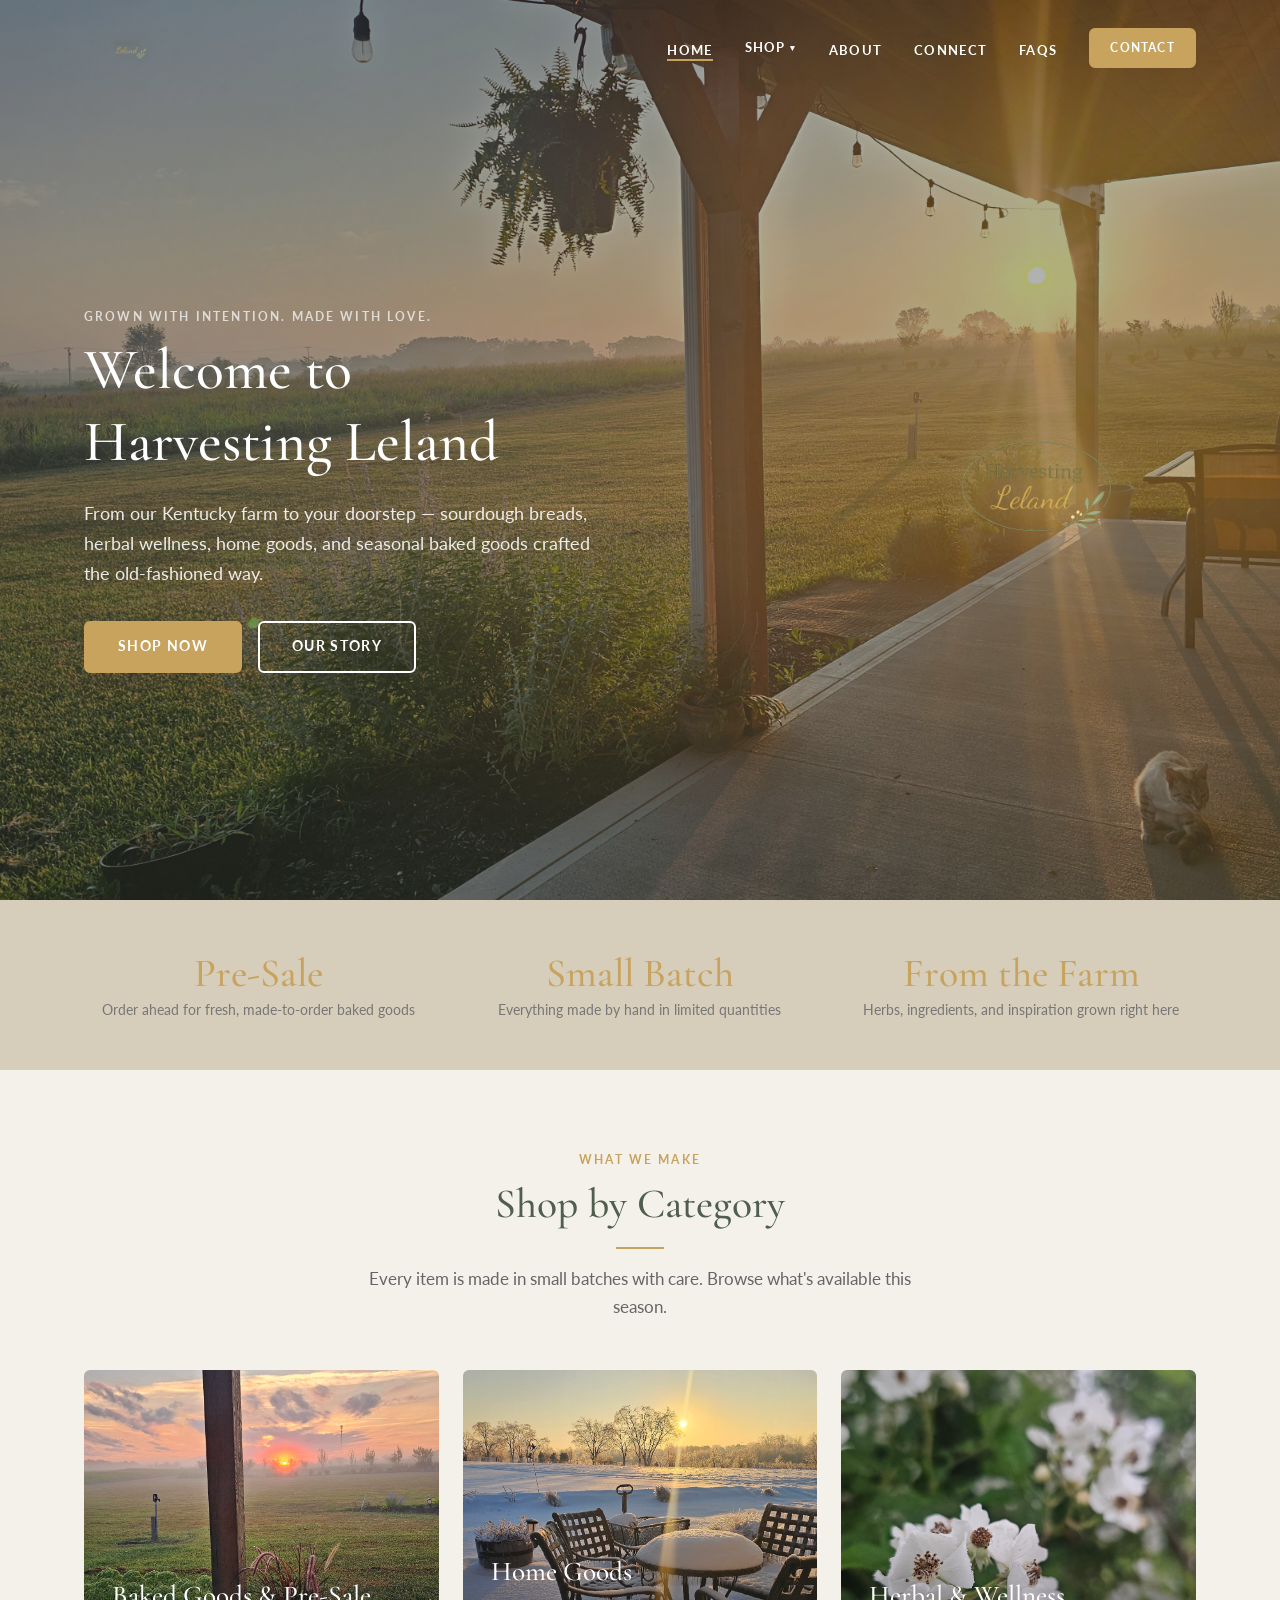
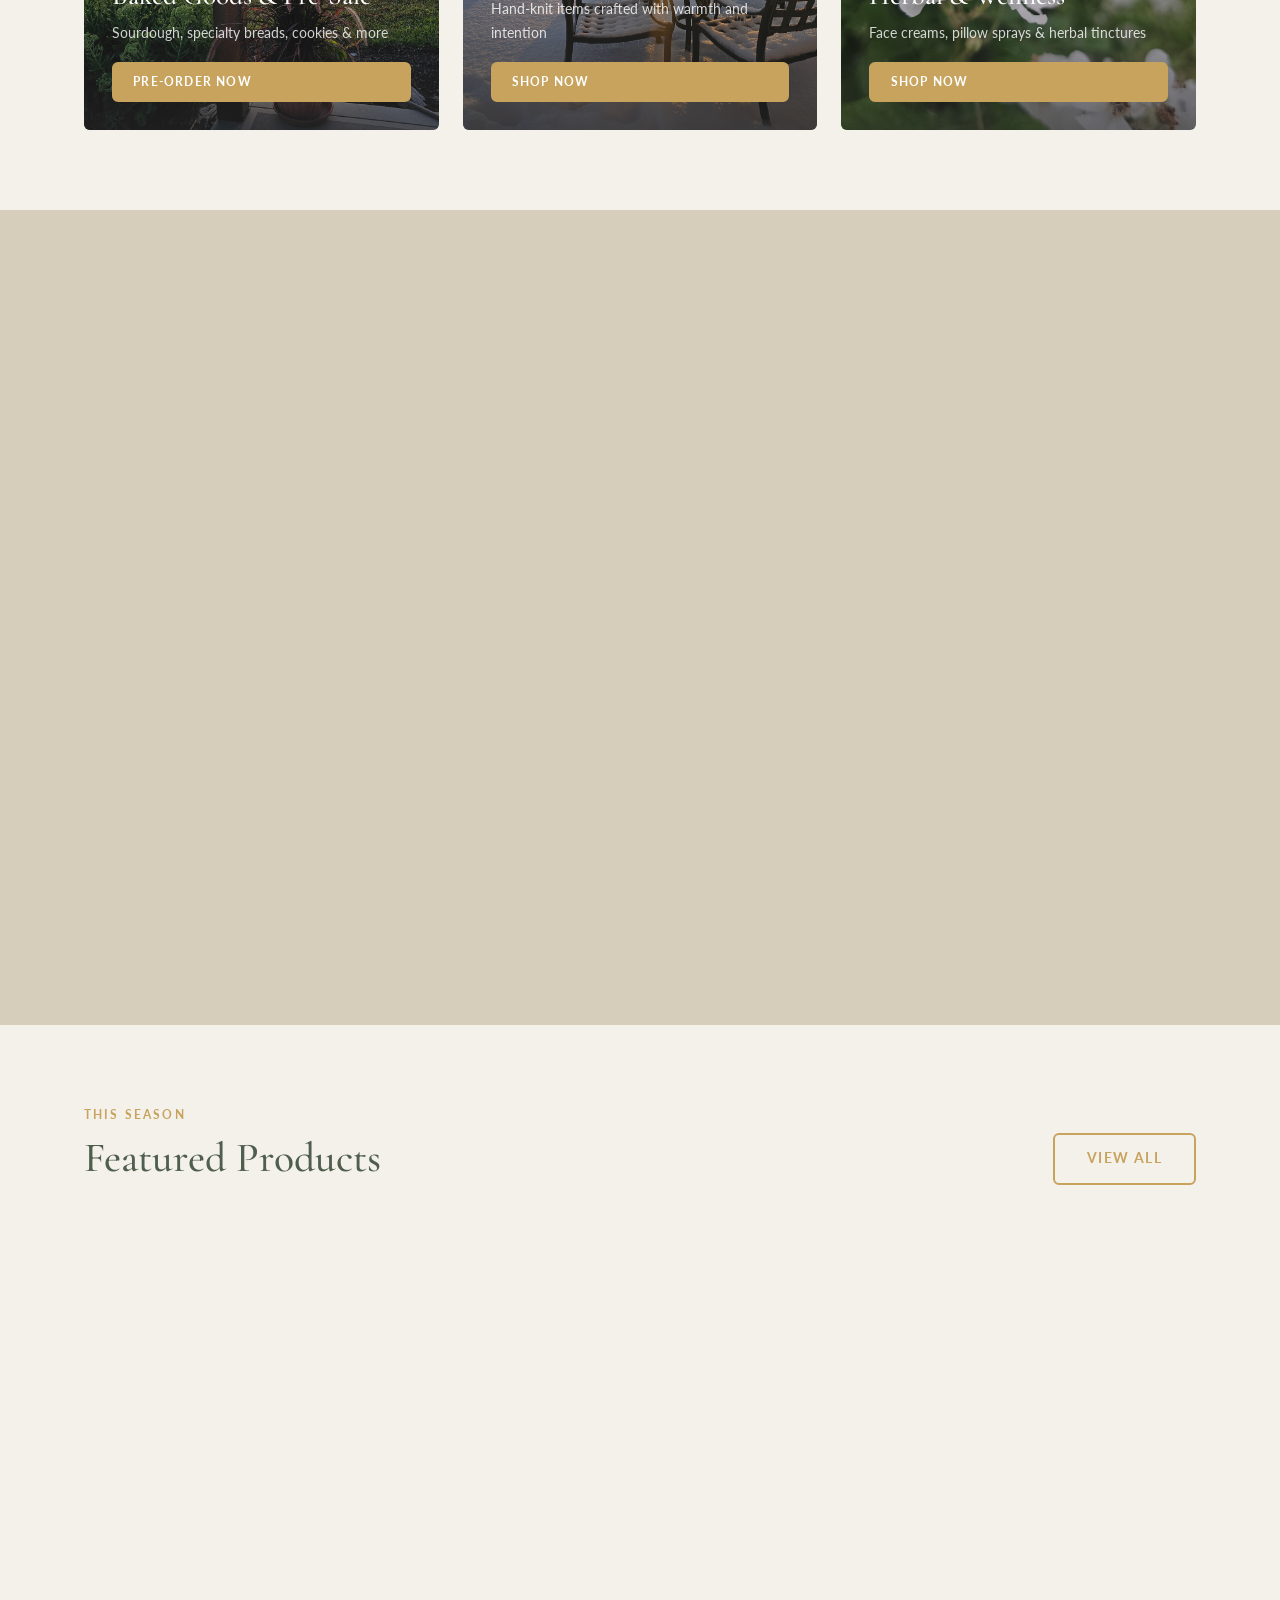
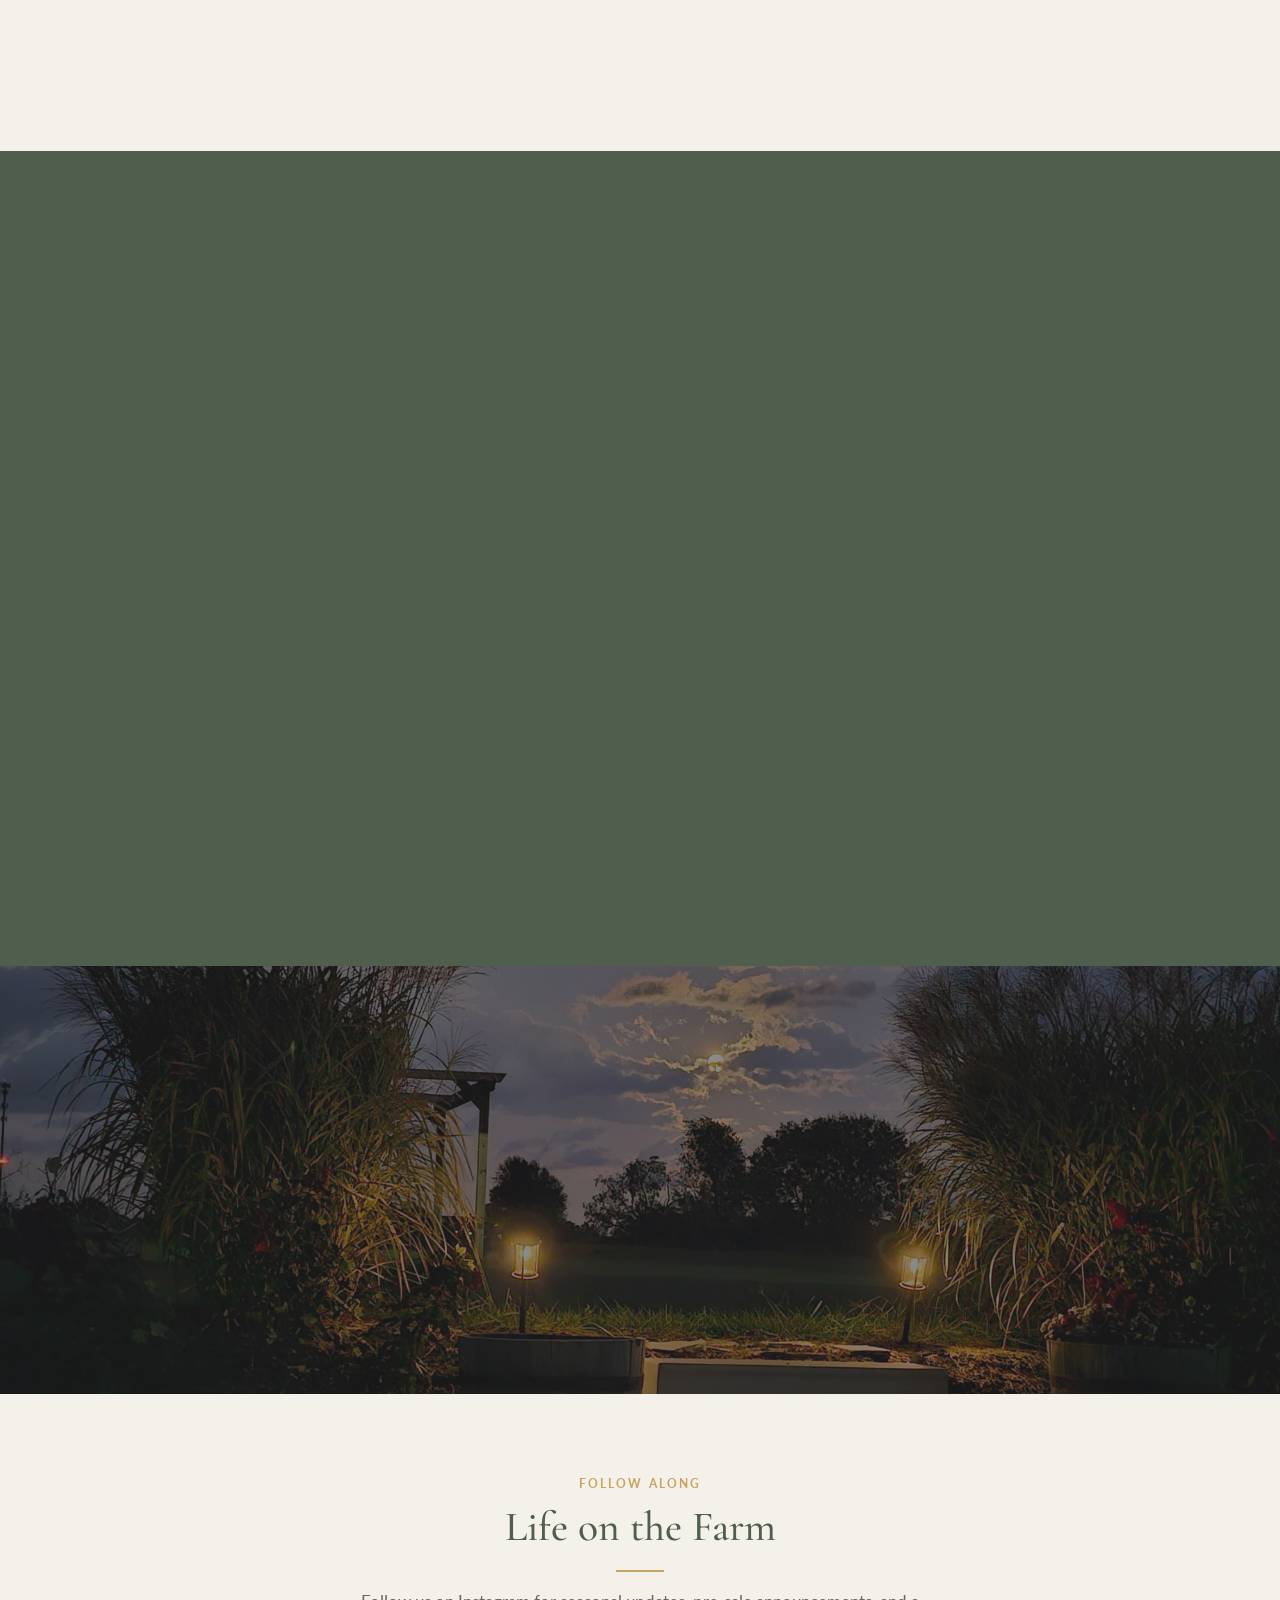
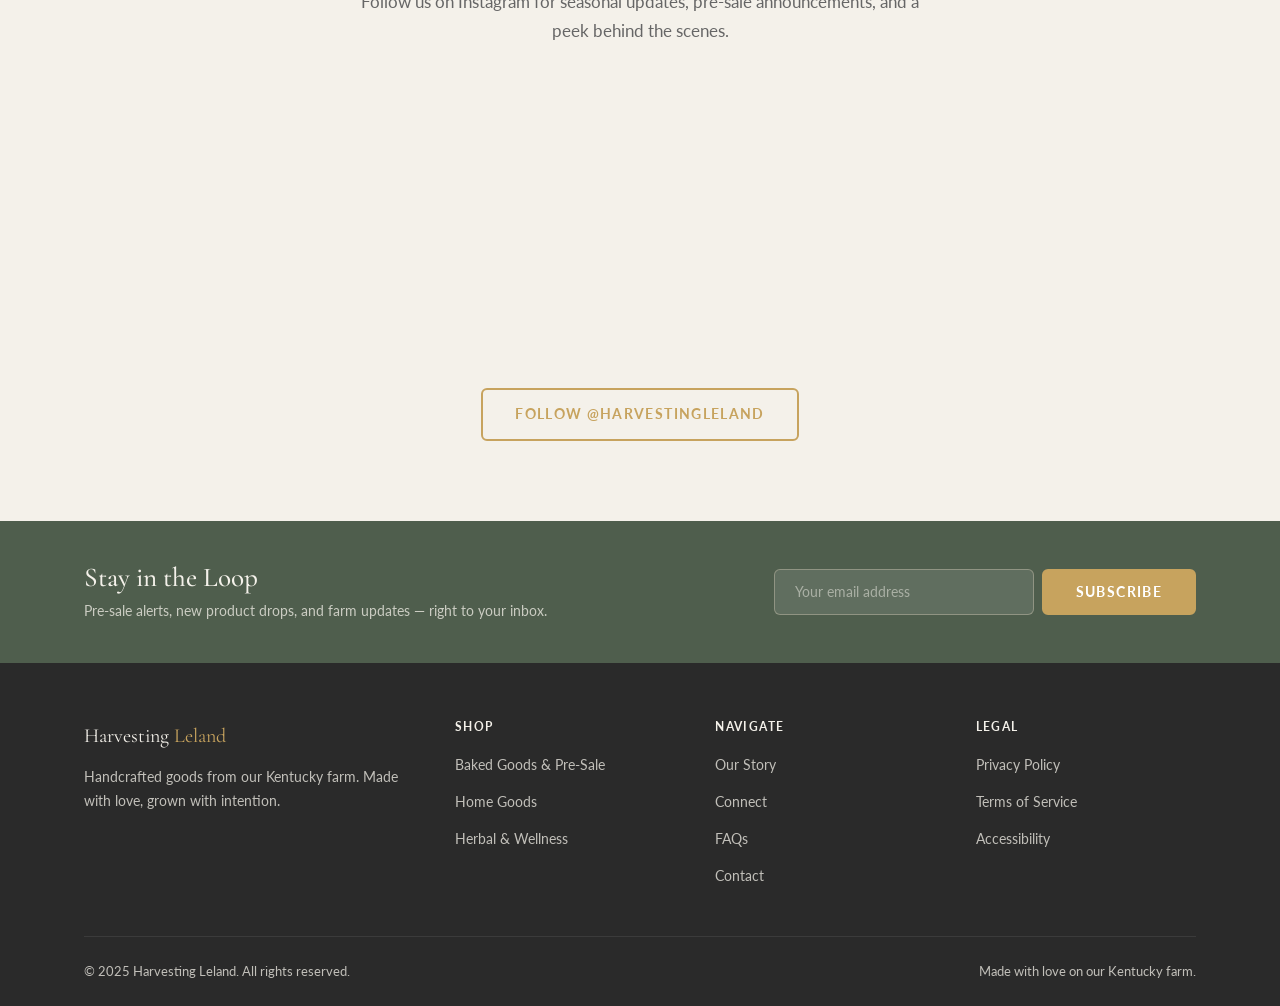
==== commit 0c9cc83f: "Add shop dropdowns, 3 category pages, bigger hero logo with glow" ====
--- a/index.html
+++ b/index.html
@@ -16,7 +16,14 @@
       <a href="index.html" class="nav__logo-link"><img src="images/logo.png" alt="Harvesting Leland" class="nav__logo-img" /></a>
       <ul class="nav__links" id="navLinks">
         <li><a href="index.html" class="active">Home</a></li>
-        <li><a href="shop.html">Shop</a></li>
+        <li class="nav__dropdown">
+          <a href="shop.html" class="nav__dropdown-toggle">Shop <span class="nav__caret">&#9662;</span></a>
+          <ul class="nav__dropdown-menu">
+            <li><a href="shop-baked-goods.html">Baked Goods &amp; Pre-Sale</a></li>
+            <li><a href="shop-home-goods.html">Home Goods</a></li>
+            <li><a href="shop-herbal.html">Herbal &amp; Wellness</a></li>
+          </ul>
+        </li>
         <li><a href="about.html">About</a></li>
         <li><a href="connect.html">Connect</a></li>
         <li><a href="faq.html">FAQs</a></li>
@@ -33,12 +40,19 @@
     <div class="hero__bg" style="background-image: url('images/hero-home.jpg');"></div>
     <div class="hero__overlay"></div>
     <div class="hero__content container">
-      <span class="eyebrow" style="color: rgba(255,255,255,0.7);">Grown with intention. Made with love.</span>
-      <h1>Welcome to<br>Harvesting Leland</h1>
-      <p>From our Kentucky farm to your doorstep — sourdough breads, herbal wellness, home goods, and seasonal baked goods crafted the old-fashioned way.</p>
-      <div class="hero__buttons">
-        <a href="shop.html" class="btn btn--wheat">Shop Now</a>
-        <a href="about.html" class="btn btn--outline-white">Our Story</a>
+      <div class="hero__split">
+        <div class="hero__text">
+          <span class="eyebrow" style="color: rgba(255,255,255,0.7);">Grown with intention. Made with love.</span>
+          <h1>Welcome to<br>Harvesting Leland</h1>
+          <p>From our Kentucky farm to your doorstep — sourdough breads, herbal wellness, home goods, and seasonal baked goods crafted the old-fashioned way.</p>
+          <div class="hero__buttons">
+            <a href="shop.html" class="btn btn--wheat">Shop Now</a>
+            <a href="about.html" class="btn btn--outline-white">Our Story</a>
+          </div>
+        </div>
+        <div class="hero__logo-feature">
+          <img src="images/logo.png" alt="Harvesting Leland" class="hero__logo-big" />
+        </div>
       </div>
     </div>
   </section>
@@ -336,10 +350,20 @@
       toggle.classList.toggle('open');
       links.classList.toggle('open');
     });
-    links.querySelectorAll('a').forEach(a => {
+    links.querySelectorAll('a:not(.nav__dropdown-toggle)').forEach(a => {
       a.addEventListener('click', () => {
         toggle.classList.remove('open');
         links.classList.remove('open');
+      });
+    });
+
+    // Mobile dropdown toggle
+    document.querySelectorAll('.nav__dropdown-toggle').forEach(btn => {
+      btn.addEventListener('click', (e) => {
+        if (window.innerWidth <= 820) {
+          e.preventDefault();
+          btn.closest('.nav__dropdown').classList.toggle('open');
+        }
       });
     });
 
--- a/css/global.css
+++ b/css/global.css
@@ -305,6 +305,34 @@
 }
 .hero__buttons { display: flex; gap: 1rem; flex-wrap: wrap; }
 
+/* Hero split layout (homepage) */
+.hero__split {
+  display: flex;
+  align-items: center;
+  justify-content: space-between;
+  gap: 3rem;
+}
+.hero__text { max-width: 520px; }
+.hero__logo-feature {
+  flex-shrink: 0;
+  display: flex;
+  align-items: center;
+  justify-content: center;
+}
+.hero__logo-big {
+  width: 320px;
+  max-width: 38vw;
+  border-radius: 50%;
+  /* white glow behind the oval */
+  filter: drop-shadow(0 0 18px rgba(255,255,255,0.75)) drop-shadow(0 0 40px rgba(255,255,255,0.35));
+}
+@media (max-width: 860px) {
+  .hero__split { flex-direction: column; text-align: center; }
+  .hero__logo-big { width: 220px; max-width: 60vw; }
+  .hero__text { max-width: 100%; }
+  .hero__buttons { justify-content: center; }
+}
+
 /* Small page hero (non-homepage) */
 .page-hero {
   position: relative;
@@ -858,6 +886,81 @@
 .badge--sage { background: rgba(126,141,122,0.15); color: var(--sage); }
 .badge--forest { background: rgba(79,94,77,0.15); color: var(--forest); }
 
+/* --- Nav Dropdown --- */
+.nav__dropdown { position: relative; }
+.nav__dropdown-toggle {
+  display: flex !important;
+  align-items: center;
+  gap: 0.3rem;
+  cursor: pointer;
+}
+.nav__caret {
+  font-size: 0.55rem;
+  transition: transform var(--transition);
+  display: inline-block;
+  margin-top: 1px;
+}
+.nav__dropdown:hover .nav__caret,
+.nav__dropdown.open .nav__caret { transform: rotate(180deg); }
+
+.nav__dropdown-menu {
+  position: absolute;
+  top: calc(100% + 1rem);
+  left: 50%;
+  transform: translateX(-50%) translateY(-6px);
+  background: var(--white);
+  border-radius: var(--radius);
+  box-shadow: 0 8px 28px rgba(42,42,42,0.14);
+  min-width: 230px;
+  padding: 0.4rem 0;
+  opacity: 0;
+  pointer-events: none;
+  transition: opacity 0.22s ease, transform 0.22s ease;
+  border-top: 2px solid var(--wheat);
+  z-index: 200;
+}
+.nav__dropdown:hover .nav__dropdown-menu {
+  opacity: 1;
+  pointer-events: auto;
+  transform: translateX(-50%) translateY(0);
+}
+.nav__dropdown-menu li { display: block; }
+.nav__dropdown-menu a {
+  display: block !important;
+  padding: 0.65rem 1.4rem !important;
+  font-size: 0.78rem !important;
+  font-weight: 700 !important;
+  color: var(--forest) !important;
+  letter-spacing: 0.08em !important;
+  text-transform: uppercase !important;
+  white-space: nowrap;
+  transition: background var(--transition), color var(--transition) !important;
+}
+.nav__dropdown-menu a::after { display: none !important; }
+.nav__dropdown-menu a:hover {
+  background: var(--cream);
+  color: var(--wheat) !important;
+}
+
+@media (max-width: 820px) {
+  .nav__dropdown-menu {
+    position: static;
+    transform: none !important;
+    box-shadow: none;
+    background: rgba(244,241,234,0.6);
+    border-radius: var(--radius);
+    border-top: none;
+    border-left: 3px solid var(--wheat);
+    margin: 0.4rem 0 0.4rem 0.75rem;
+    padding: 0.25rem 0;
+    opacity: 1;
+    pointer-events: auto;
+    display: none;
+  }
+  .nav__dropdown.open .nav__dropdown-menu { display: block; }
+  .nav__dropdown-menu a { padding: 0.5rem 1rem !important; }
+}
+
 /* --- Responsive helpers --- */
 @media (max-width: 480px) {
   .hero__buttons { flex-direction: column; }
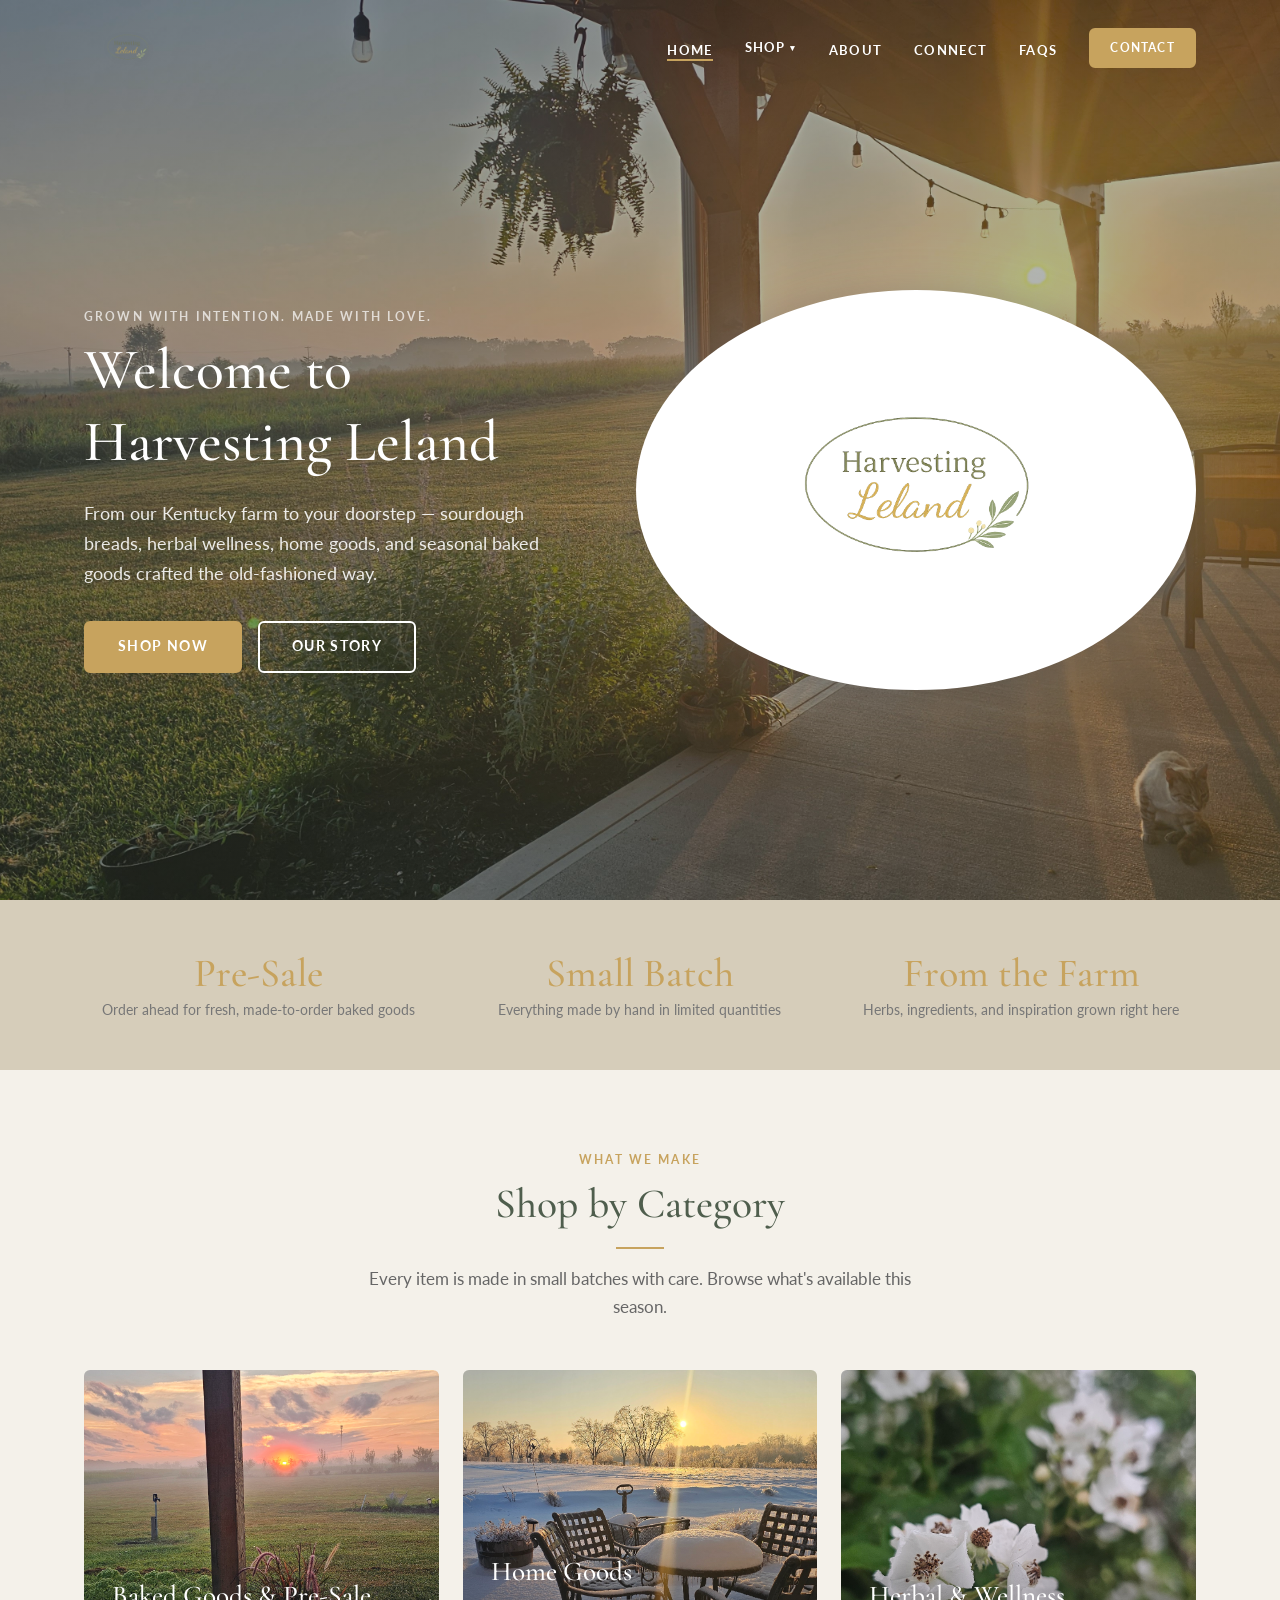
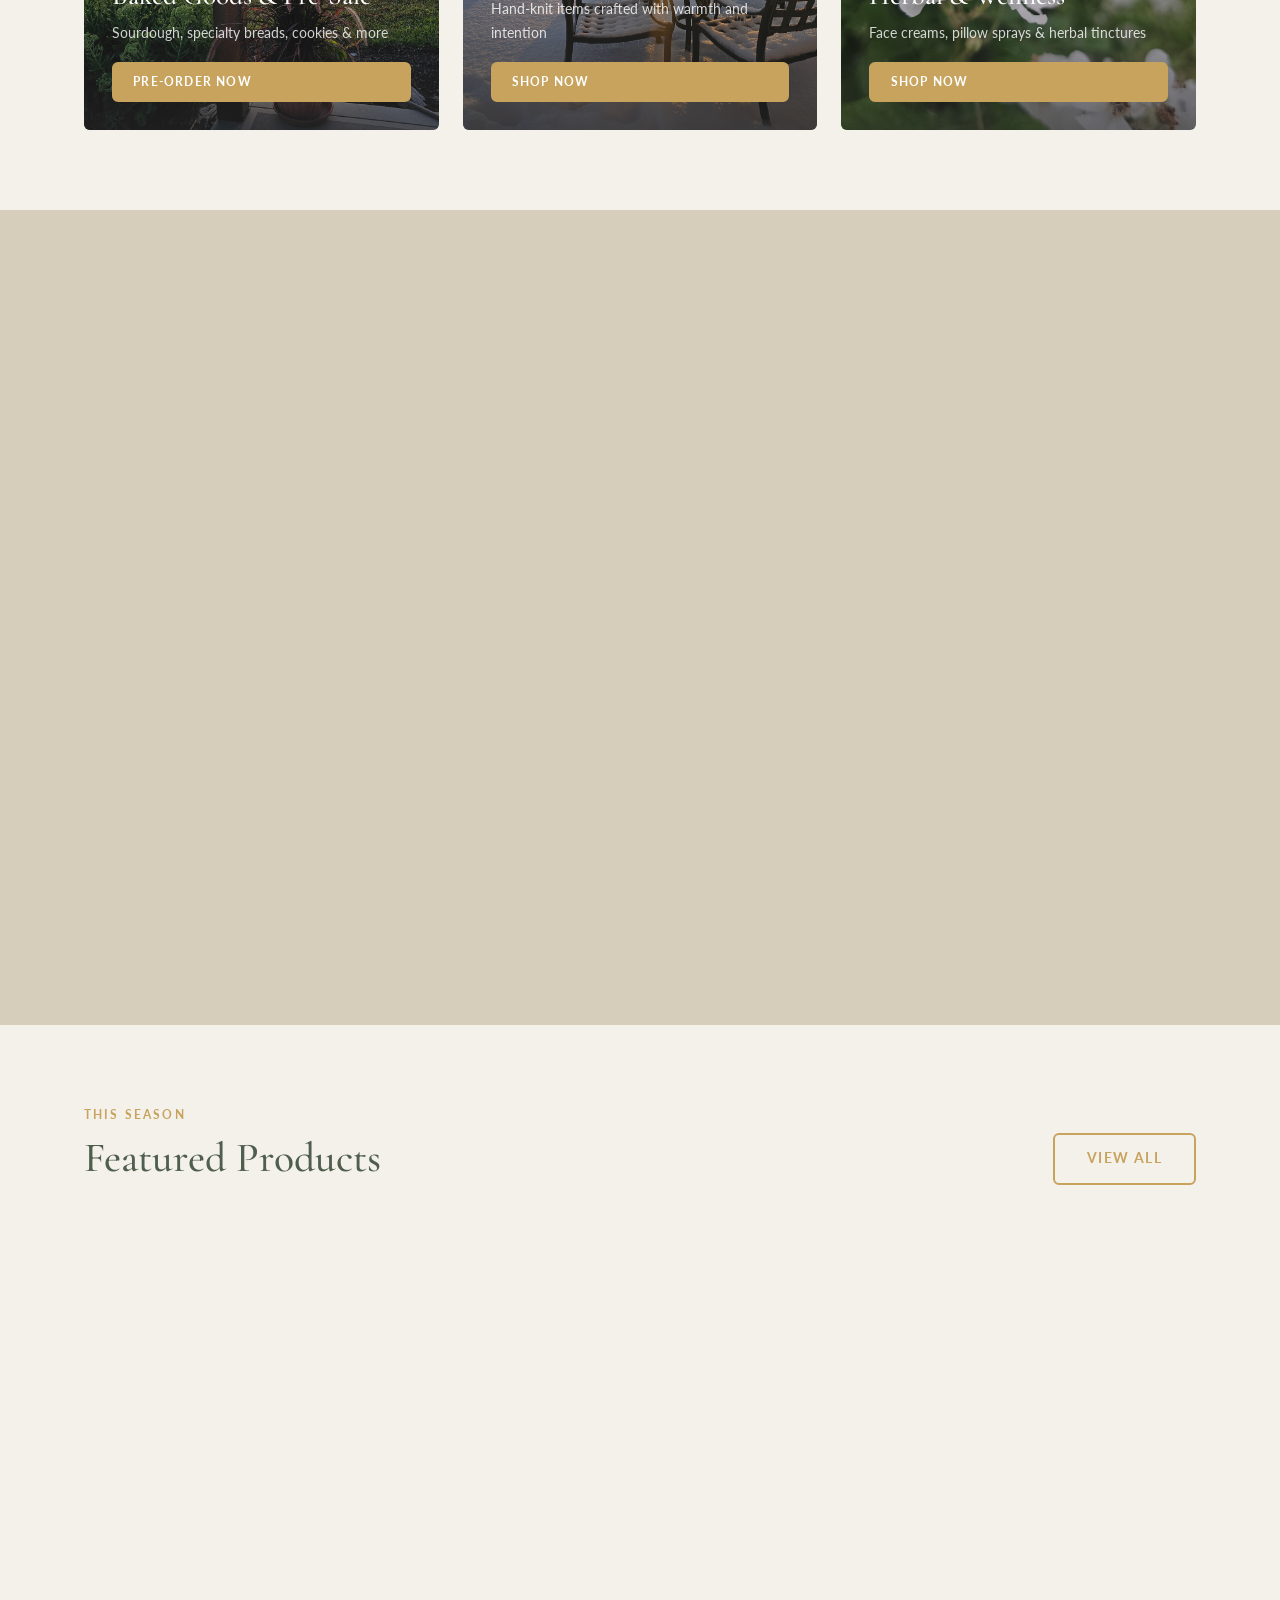
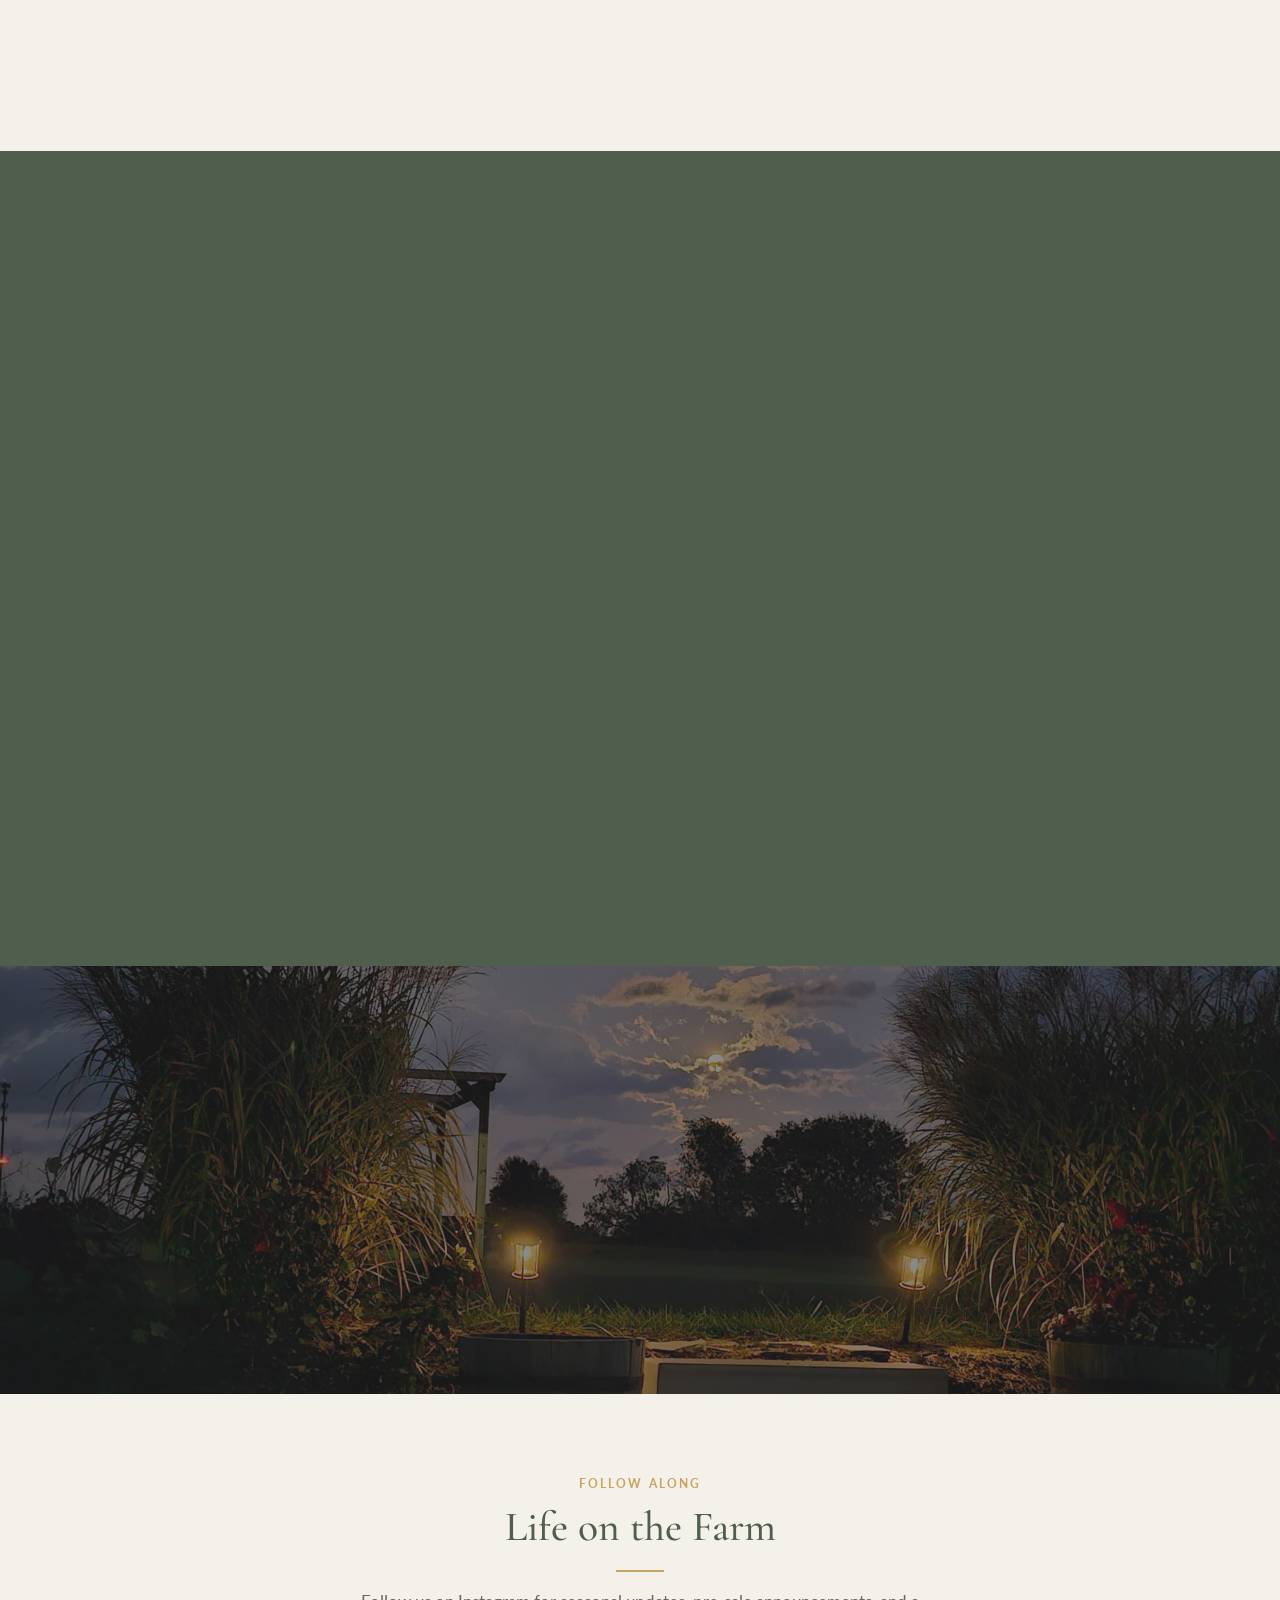
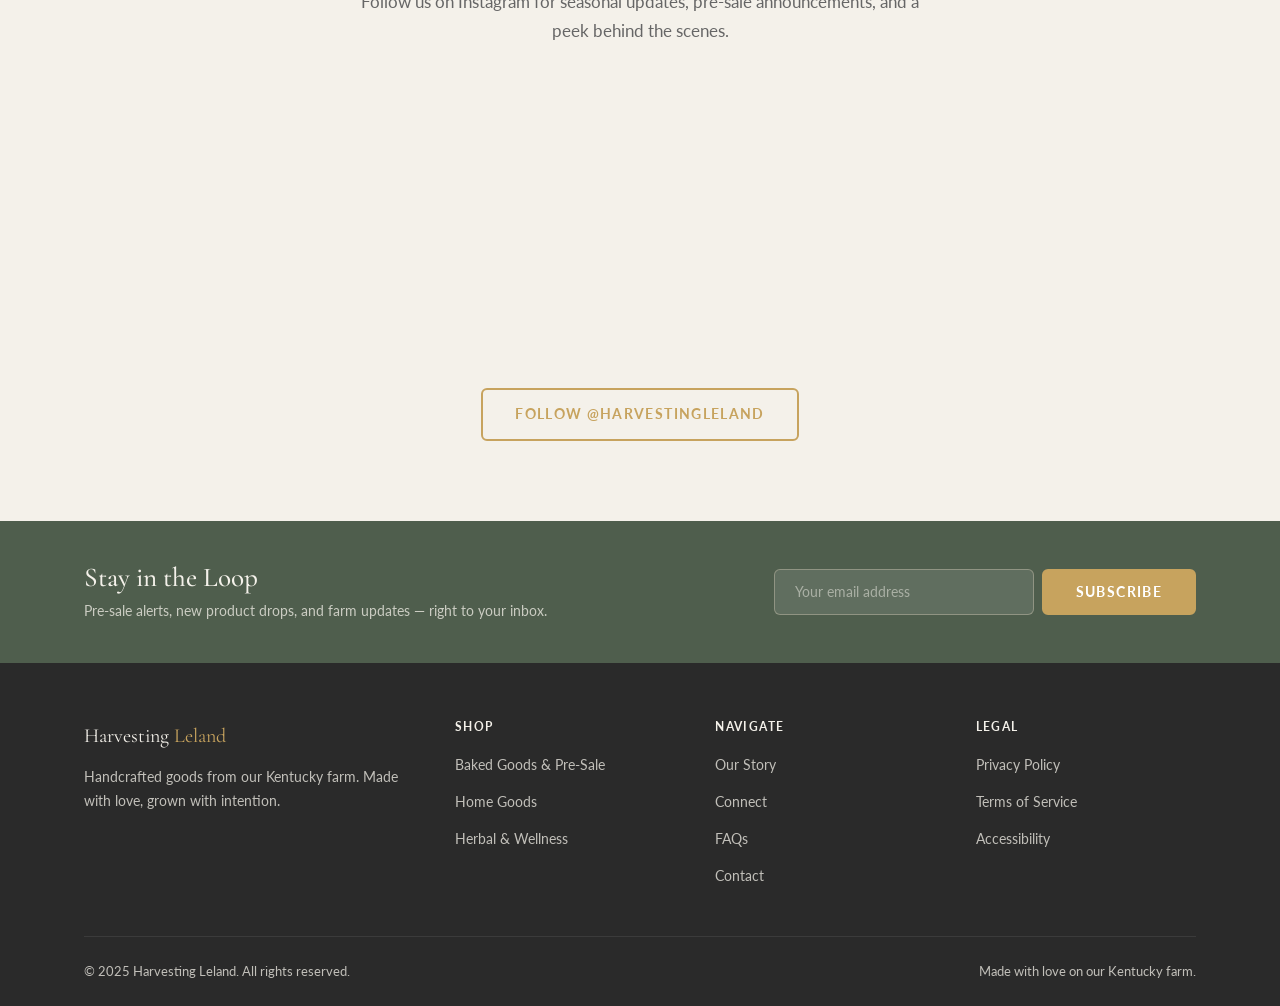
==== commit fa7b25ea: "Larger logo with white background, fix dropdown hover gap" ====
--- a/index.html
+++ b/index.html
@@ -51,7 +51,9 @@
           </div>
         </div>
         <div class="hero__logo-feature">
-          <img src="images/logo.png" alt="Harvesting Leland" class="hero__logo-big" />
+          <div class="hero__logo-wrap">
+            <img src="images/logo.png" alt="Harvesting Leland" class="hero__logo-big" />
+          </div>
         </div>
       </div>
     </div>
--- a/css/global.css
+++ b/css/global.css
@@ -312,23 +312,35 @@
   justify-content: space-between;
   gap: 3rem;
 }
-.hero__text { max-width: 520px; }
+.hero__text { max-width: 480px; }
 .hero__logo-feature {
   flex-shrink: 0;
   display: flex;
   align-items: center;
   justify-content: center;
 }
+.hero__logo-wrap {
+  background: #ffffff;
+  border-radius: 50%;
+  padding: 2.5rem;
+  box-shadow: 0 8px 48px rgba(0,0,0,0.25), 0 0 80px rgba(255,255,255,0.25);
+  display: flex;
+  align-items: center;
+  justify-content: center;
+}
 .hero__logo-big {
-  width: 320px;
-  max-width: 38vw;
-  border-radius: 50%;
-  /* white glow behind the oval */
-  filter: drop-shadow(0 0 18px rgba(255,255,255,0.75)) drop-shadow(0 0 40px rgba(255,255,255,0.35));
+  width: 480px;
+  max-width: 42vw;
+  display: block;
+}
+@media (max-width: 960px) {
+  .hero__logo-big { width: 340px; max-width: 44vw; }
+  .hero__logo-wrap { padding: 1.75rem; }
 }
 @media (max-width: 860px) {
-  .hero__split { flex-direction: column; text-align: center; }
-  .hero__logo-big { width: 220px; max-width: 60vw; }
+  .hero__split { flex-direction: column-reverse; text-align: center; }
+  .hero__logo-big { width: 260px; max-width: 65vw; }
+  .hero__logo-wrap { padding: 1.5rem; }
   .hero__text { max-width: 100%; }
   .hero__buttons { justify-content: center; }
 }
@@ -905,19 +917,29 @@
 
 .nav__dropdown-menu {
   position: absolute;
-  top: calc(100% + 1rem);
+  top: 100%;
   left: 50%;
-  transform: translateX(-50%) translateY(-6px);
+  transform: translateX(-50%) translateY(-4px);
   background: var(--white);
   border-radius: var(--radius);
   box-shadow: 0 8px 28px rgba(42,42,42,0.14);
   min-width: 230px;
-  padding: 0.4rem 0;
+  /* Transparent top padding bridges the gap so hover doesn't break */
+  padding: 0.6rem 0 0.4rem;
+  border-top: 2px solid var(--wheat);
   opacity: 0;
   pointer-events: none;
   transition: opacity 0.22s ease, transform 0.22s ease;
-  border-top: 2px solid var(--wheat);
   z-index: 200;
+}
+/* Invisible bridge between toggle and menu — prevents hover gap */
+.nav__dropdown-menu::before {
+  content: '';
+  position: absolute;
+  top: -1rem;
+  left: 0;
+  right: 0;
+  height: 1rem;
 }
 .nav__dropdown:hover .nav__dropdown-menu {
   opacity: 1;
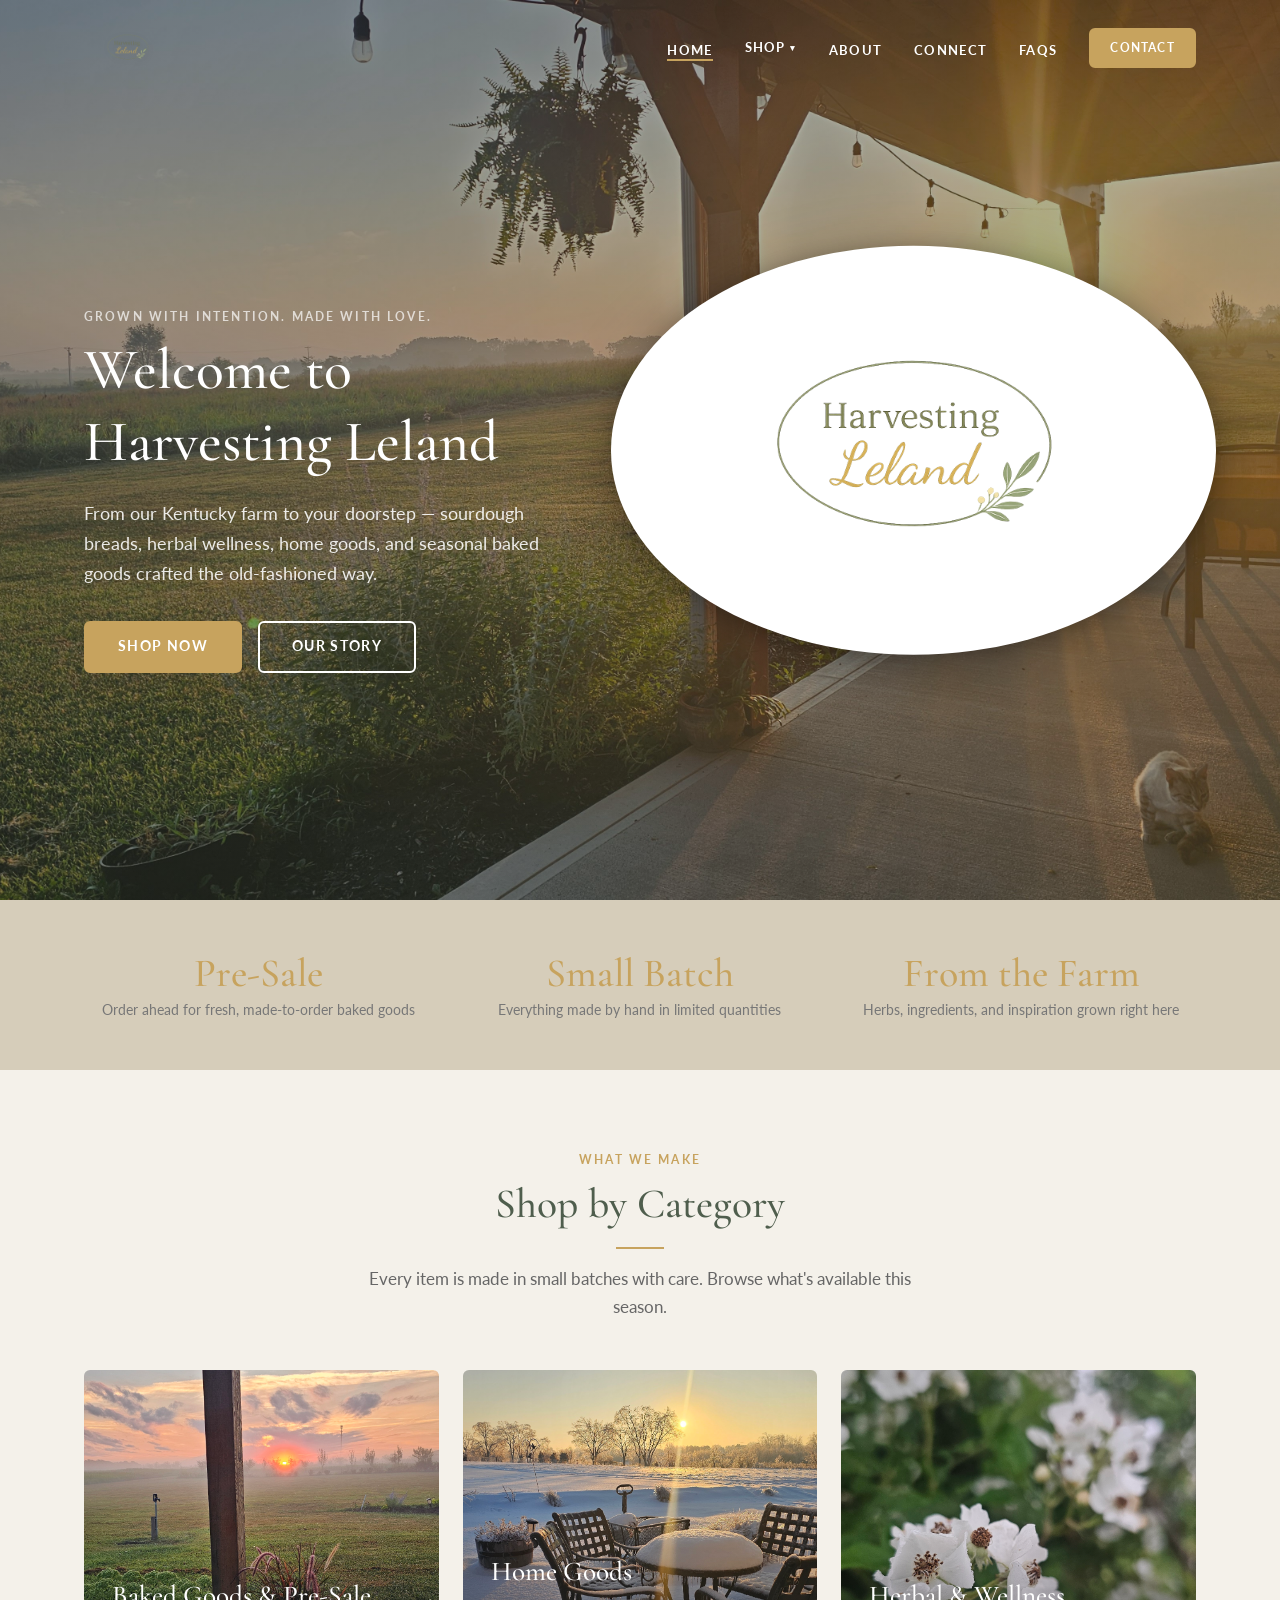
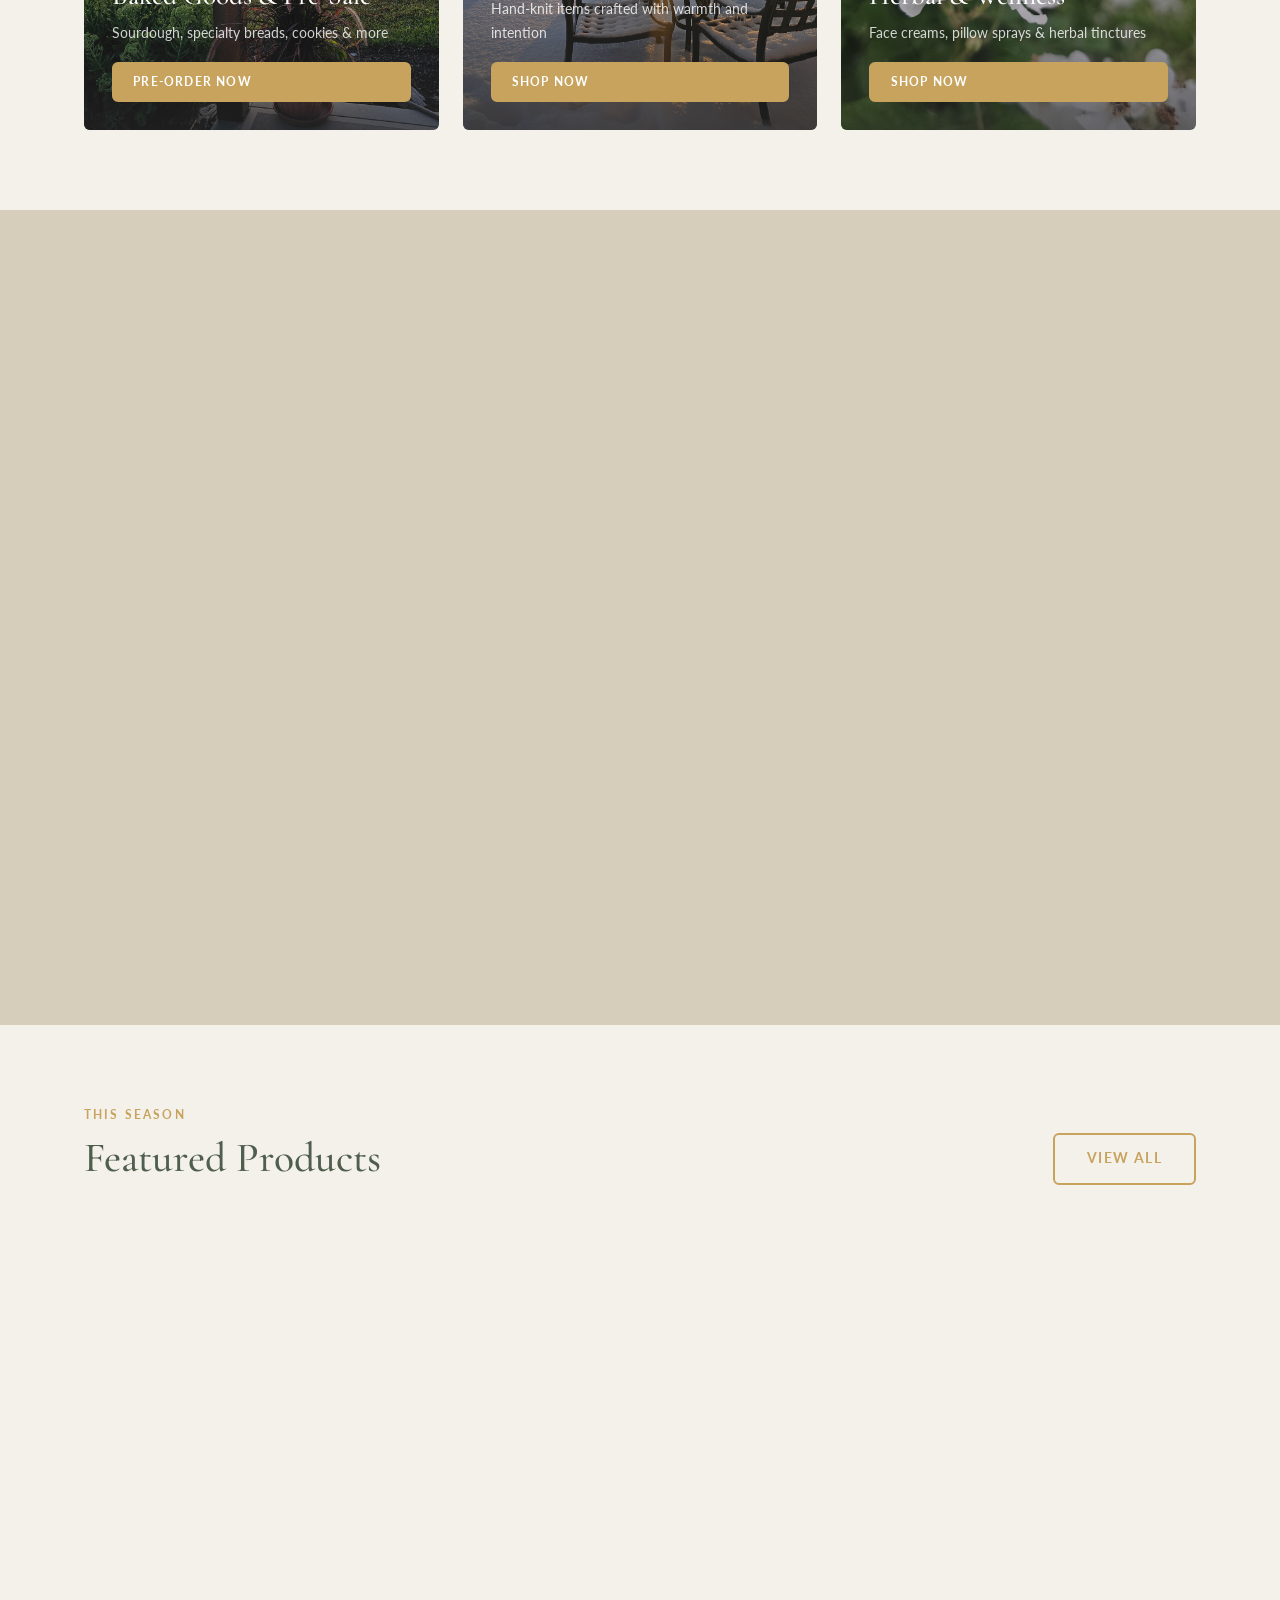
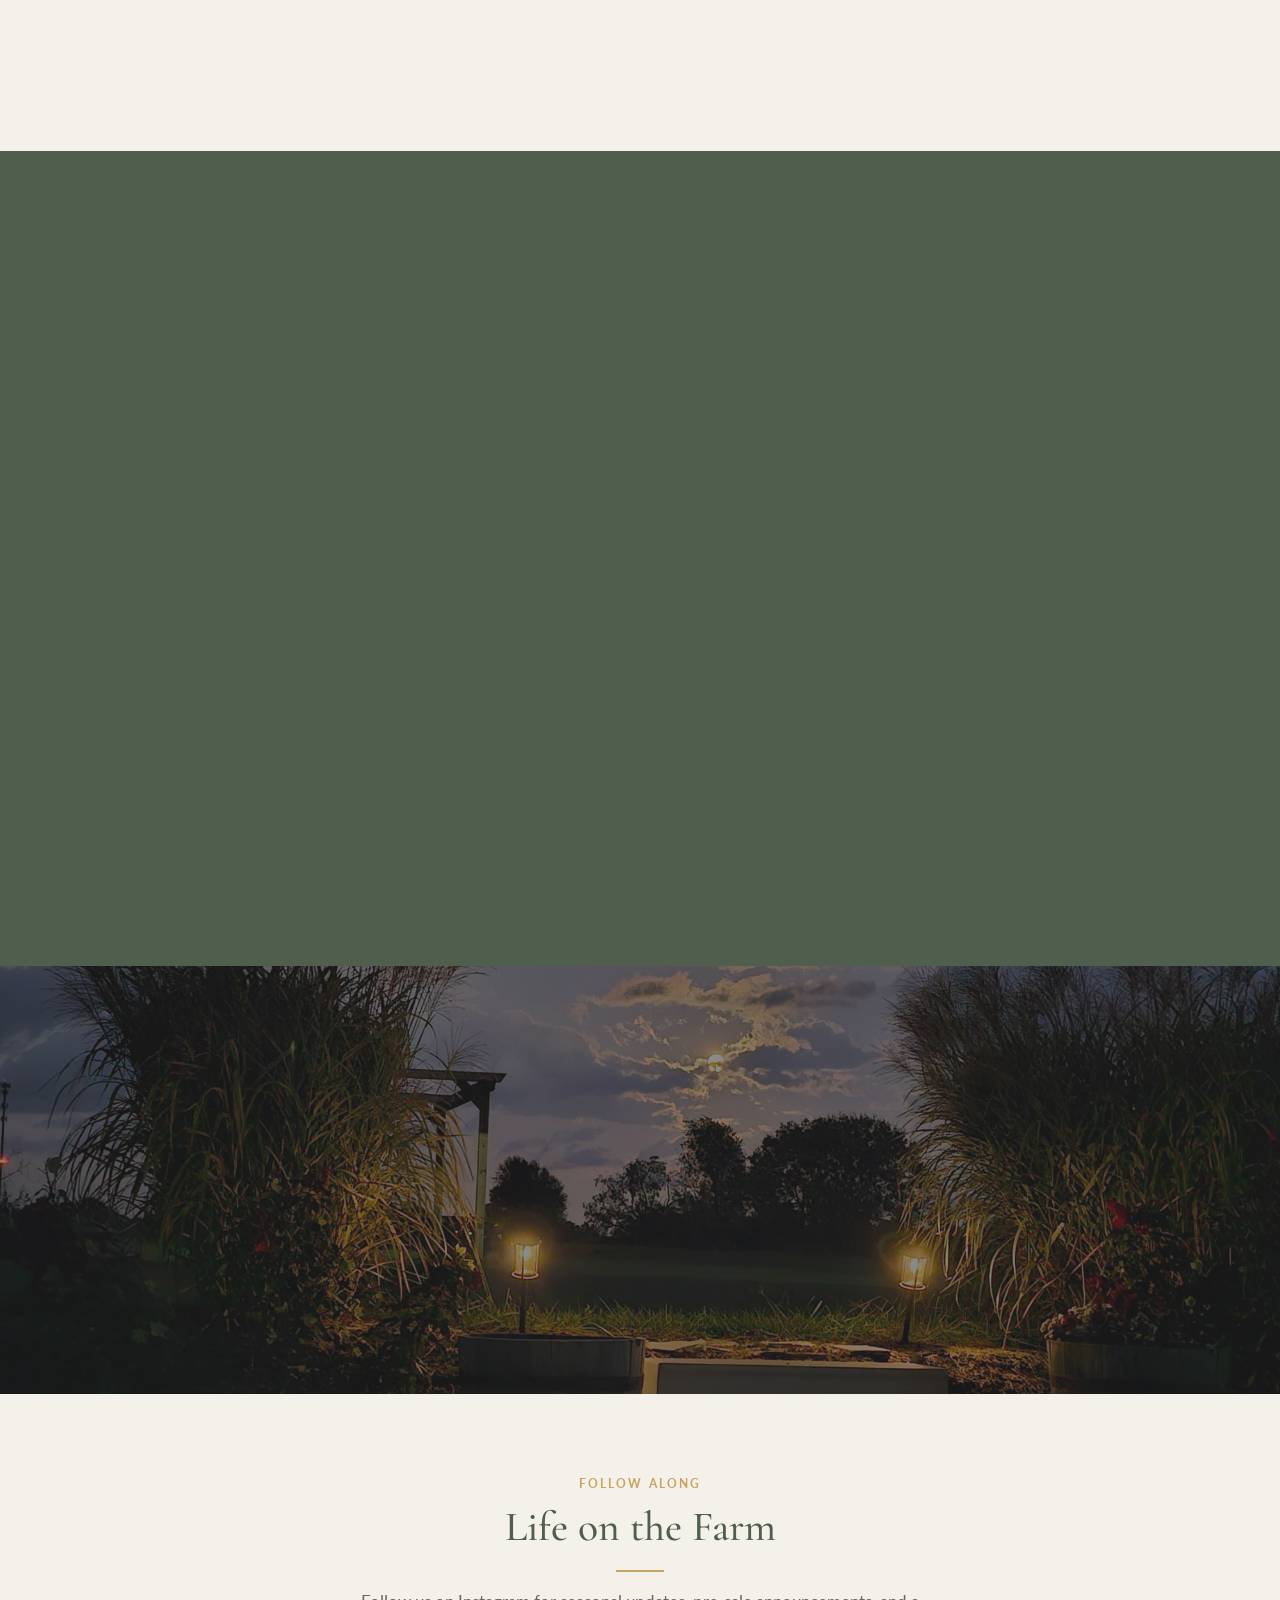
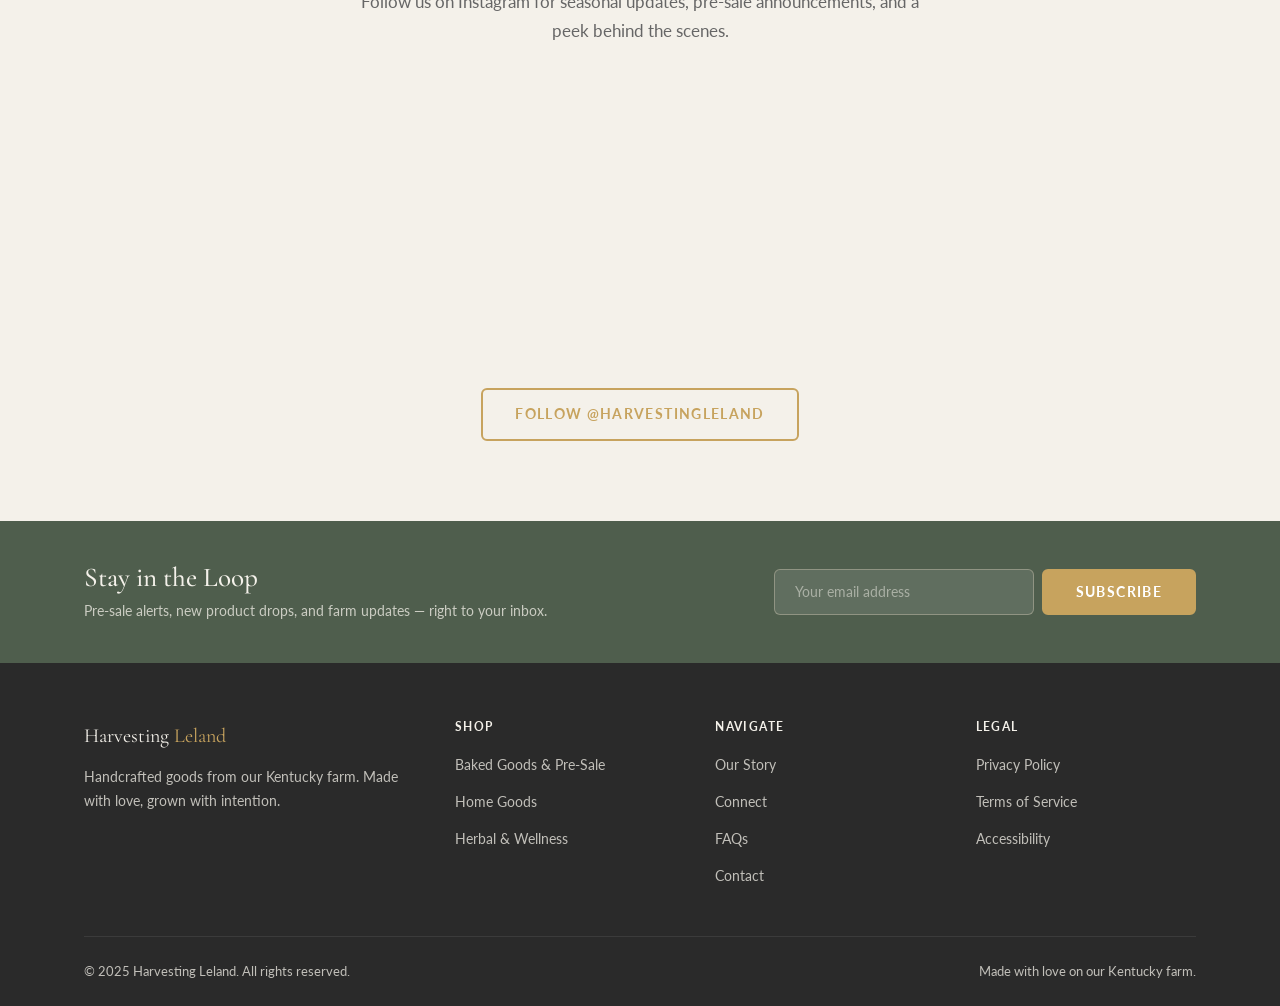
==== commit 80a6e698: "Logo absolutely positioned right, doubled size, white bg matches logo" ====
--- a/index.html
+++ b/index.html
@@ -40,21 +40,20 @@
     <div class="hero__bg" style="background-image: url('images/hero-home.jpg');"></div>
     <div class="hero__overlay"></div>
     <div class="hero__content container">
-      <div class="hero__split">
-        <div class="hero__text">
-          <span class="eyebrow" style="color: rgba(255,255,255,0.7);">Grown with intention. Made with love.</span>
-          <h1>Welcome to<br>Harvesting Leland</h1>
-          <p>From our Kentucky farm to your doorstep — sourdough breads, herbal wellness, home goods, and seasonal baked goods crafted the old-fashioned way.</p>
-          <div class="hero__buttons">
-            <a href="shop.html" class="btn btn--wheat">Shop Now</a>
-            <a href="about.html" class="btn btn--outline-white">Our Story</a>
-          </div>
-        </div>
-        <div class="hero__logo-feature">
-          <div class="hero__logo-wrap">
-            <img src="images/logo.png" alt="Harvesting Leland" class="hero__logo-big" />
-          </div>
-        </div>
+      <div class="hero__text">
+        <span class="eyebrow" style="color: rgba(255,255,255,0.7);">Grown with intention. Made with love.</span>
+        <h1>Welcome to<br>Harvesting Leland</h1>
+        <p>From our Kentucky farm to your doorstep — sourdough breads, herbal wellness, home goods, and seasonal baked goods crafted the old-fashioned way.</p>
+        <div class="hero__buttons">
+          <a href="shop.html" class="btn btn--wheat">Shop Now</a>
+          <a href="about.html" class="btn btn--outline-white">Our Story</a>
+        </div>
+      </div>
+    </div>
+    <!-- Logo sits outside the container — absolutely positioned on the right -->
+    <div class="hero__logo-feature">
+      <div class="hero__logo-wrap">
+        <img src="images/logo.png" alt="Harvesting Leland" class="hero__logo-big" />
       </div>
     </div>
   </section>
--- a/css/global.css
+++ b/css/global.css
@@ -305,43 +305,36 @@
 }
 .hero__buttons { display: flex; gap: 1rem; flex-wrap: wrap; }
 
-/* Hero split layout (homepage) */
-.hero__split {
-  display: flex;
-  align-items: center;
-  justify-content: space-between;
-  gap: 3rem;
-}
-.hero__text { max-width: 480px; }
+/* Hero logo — absolutely positioned on the right */
+.hero__text { max-width: 500px; position: relative; z-index: 2; }
 .hero__logo-feature {
-  flex-shrink: 0;
-  display: flex;
-  align-items: center;
-  justify-content: center;
+  position: absolute;
+  right: 5%;
+  top: 50%;
+  transform: translateY(-50%);
+  z-index: 2;
 }
 .hero__logo-wrap {
   background: #ffffff;
   border-radius: 50%;
-  padding: 2.5rem;
-  box-shadow: 0 8px 48px rgba(0,0,0,0.25), 0 0 80px rgba(255,255,255,0.25);
-  display: flex;
-  align-items: center;
-  justify-content: center;
+  padding: 0.5rem;
+  box-shadow: 0 12px 60px rgba(0,0,0,0.35), 0 4px 20px rgba(0,0,0,0.2);
+  line-height: 0;
 }
 .hero__logo-big {
-  width: 480px;
-  max-width: 42vw;
+  width: min(920px, 46vw);
   display: block;
 }
-@media (max-width: 960px) {
-  .hero__logo-big { width: 340px; max-width: 44vw; }
-  .hero__logo-wrap { padding: 1.75rem; }
-}
-@media (max-width: 860px) {
-  .hero__split { flex-direction: column-reverse; text-align: center; }
-  .hero__logo-big { width: 260px; max-width: 65vw; }
-  .hero__logo-wrap { padding: 1.5rem; }
-  .hero__text { max-width: 100%; }
+@media (max-width: 900px) {
+  .hero__logo-feature {
+    position: static;
+    transform: none;
+    display: flex;
+    justify-content: center;
+    margin-top: 2rem;
+  }
+  .hero__logo-big { width: min(300px, 70vw); }
+  .hero__content { text-align: center; }
   .hero__buttons { justify-content: center; }
 }
 
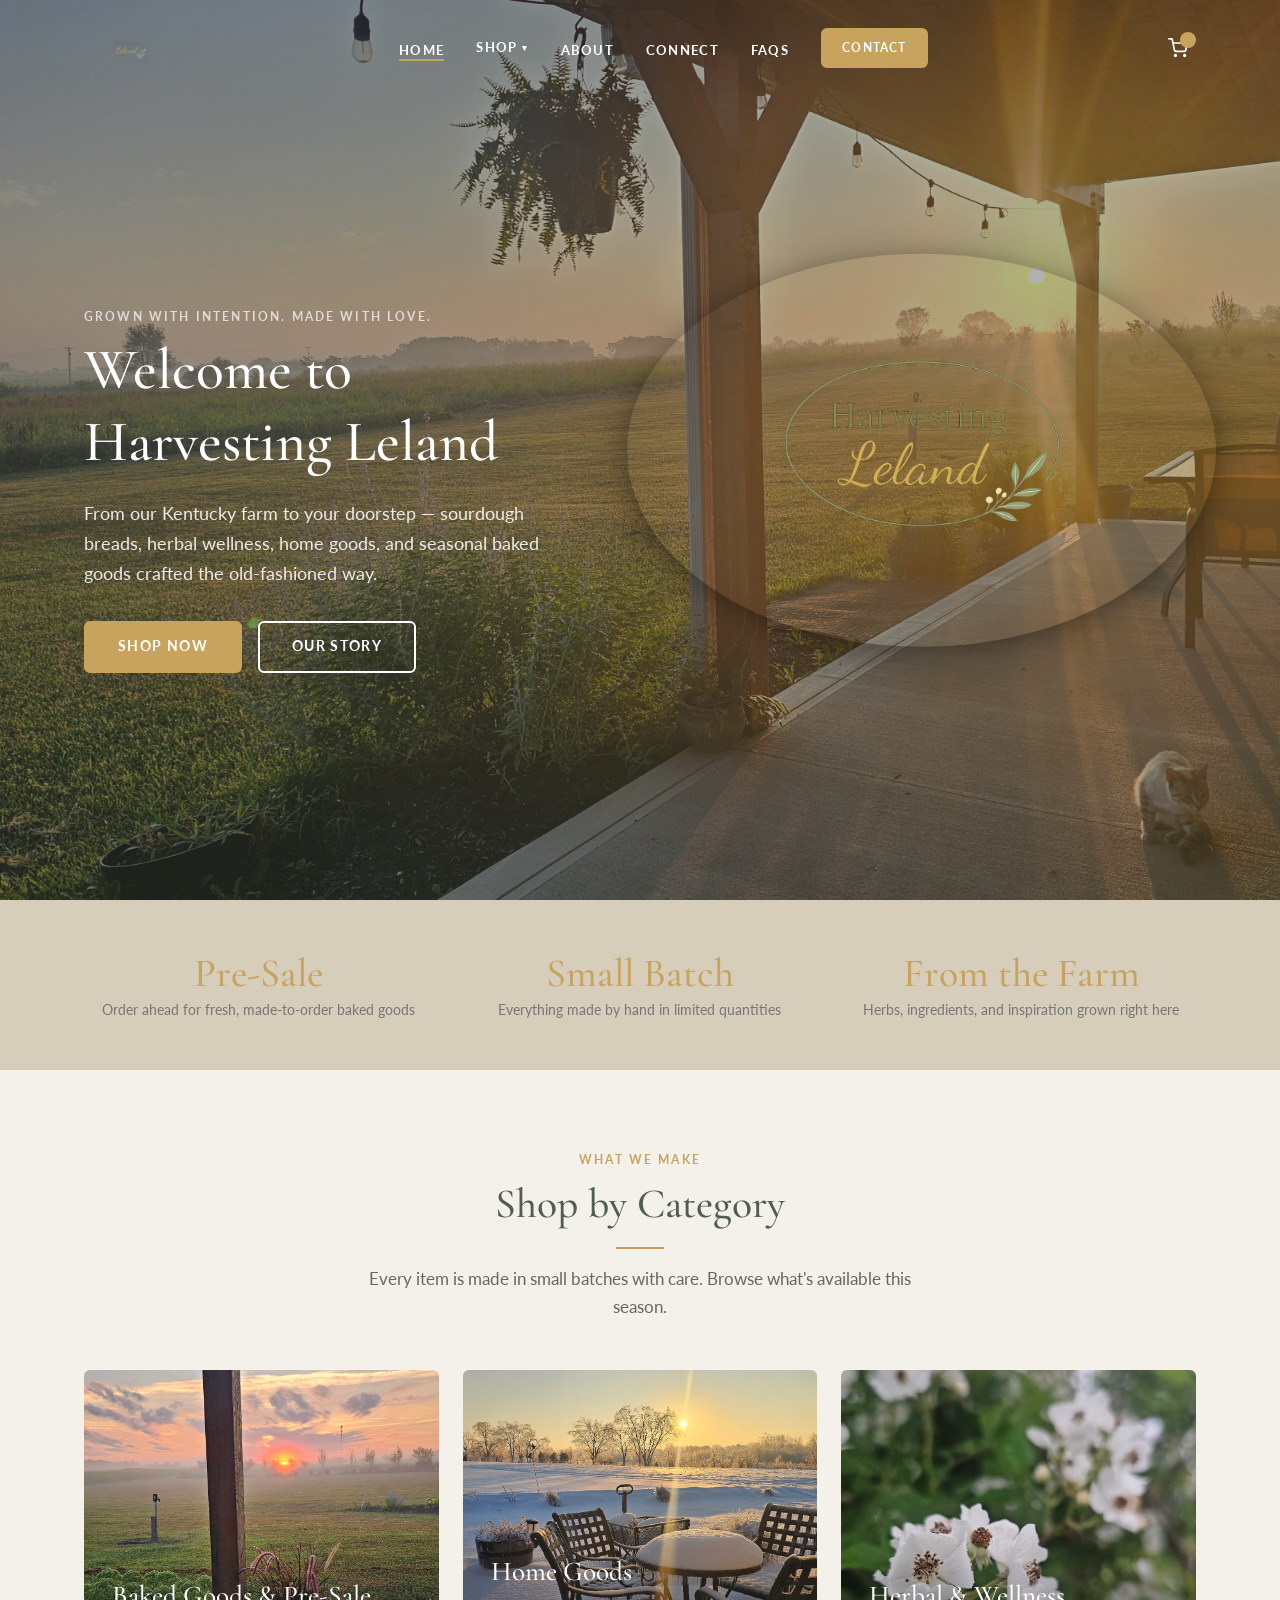
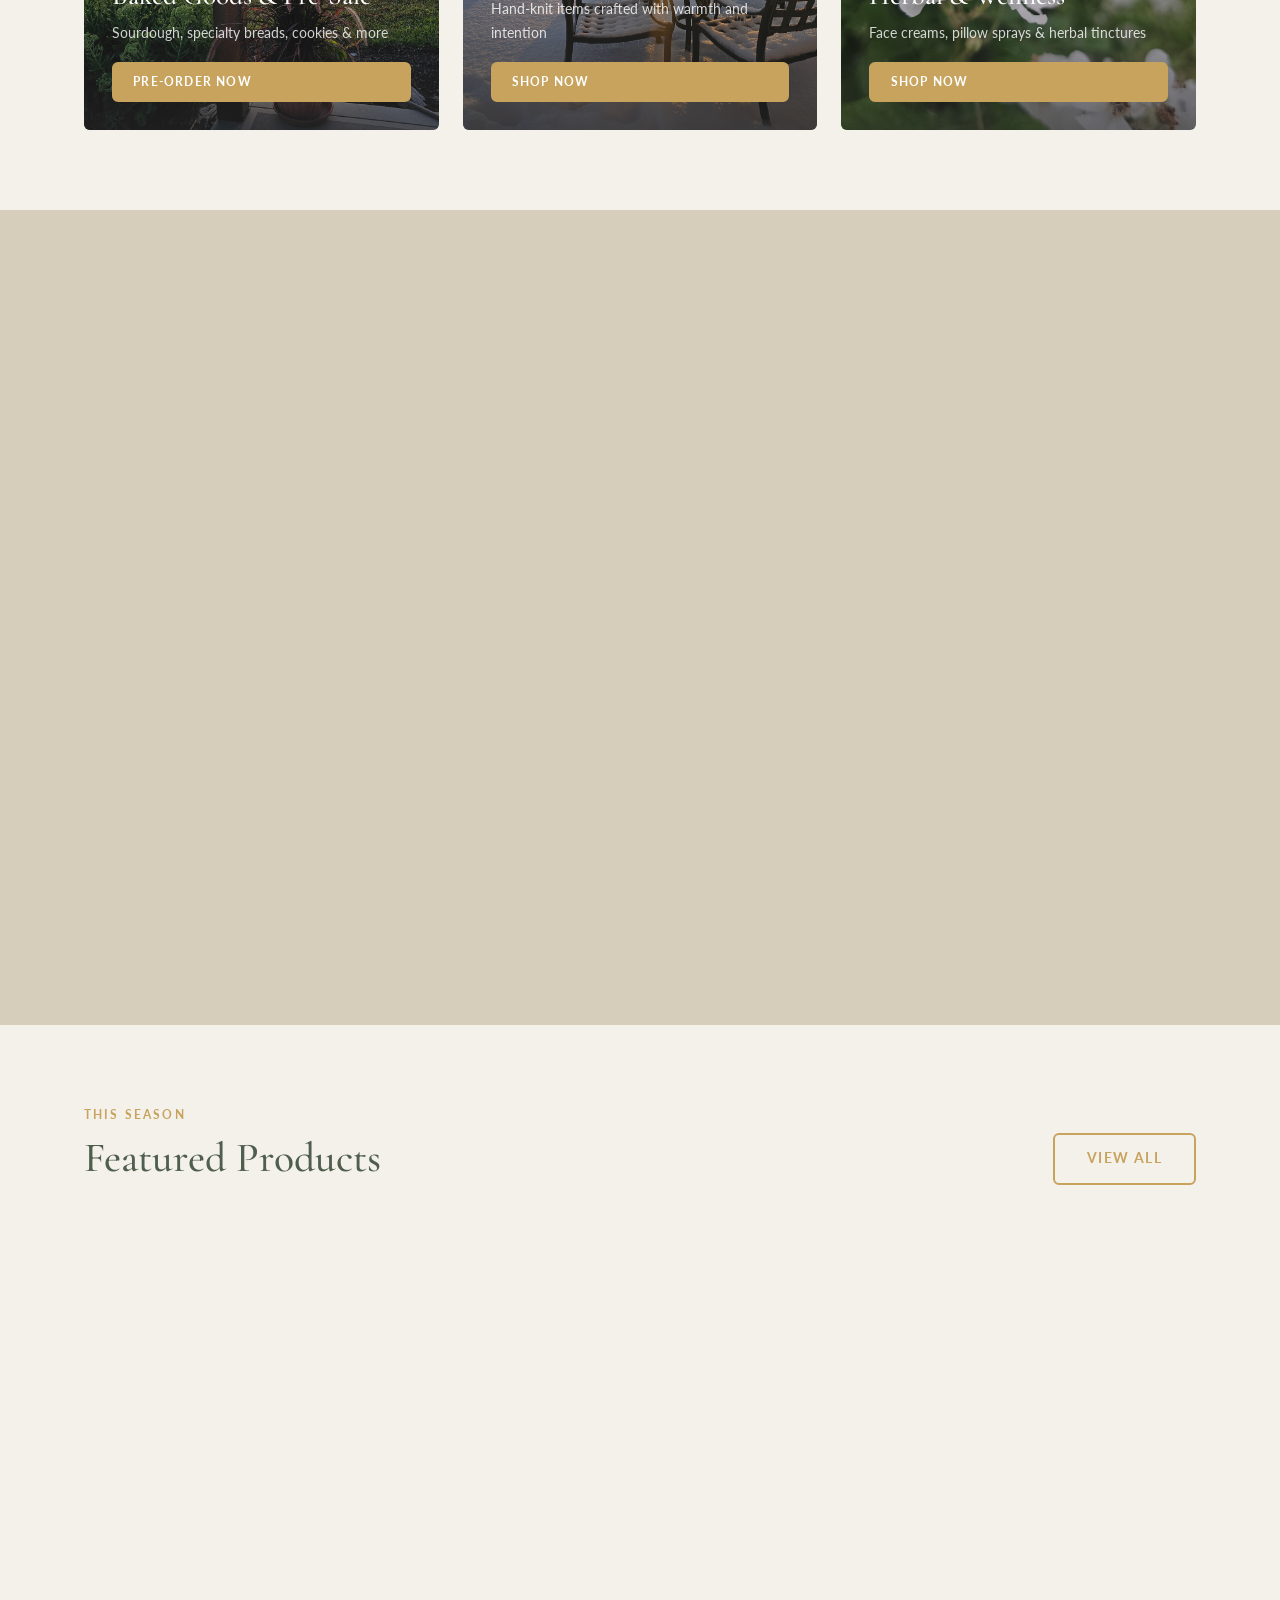
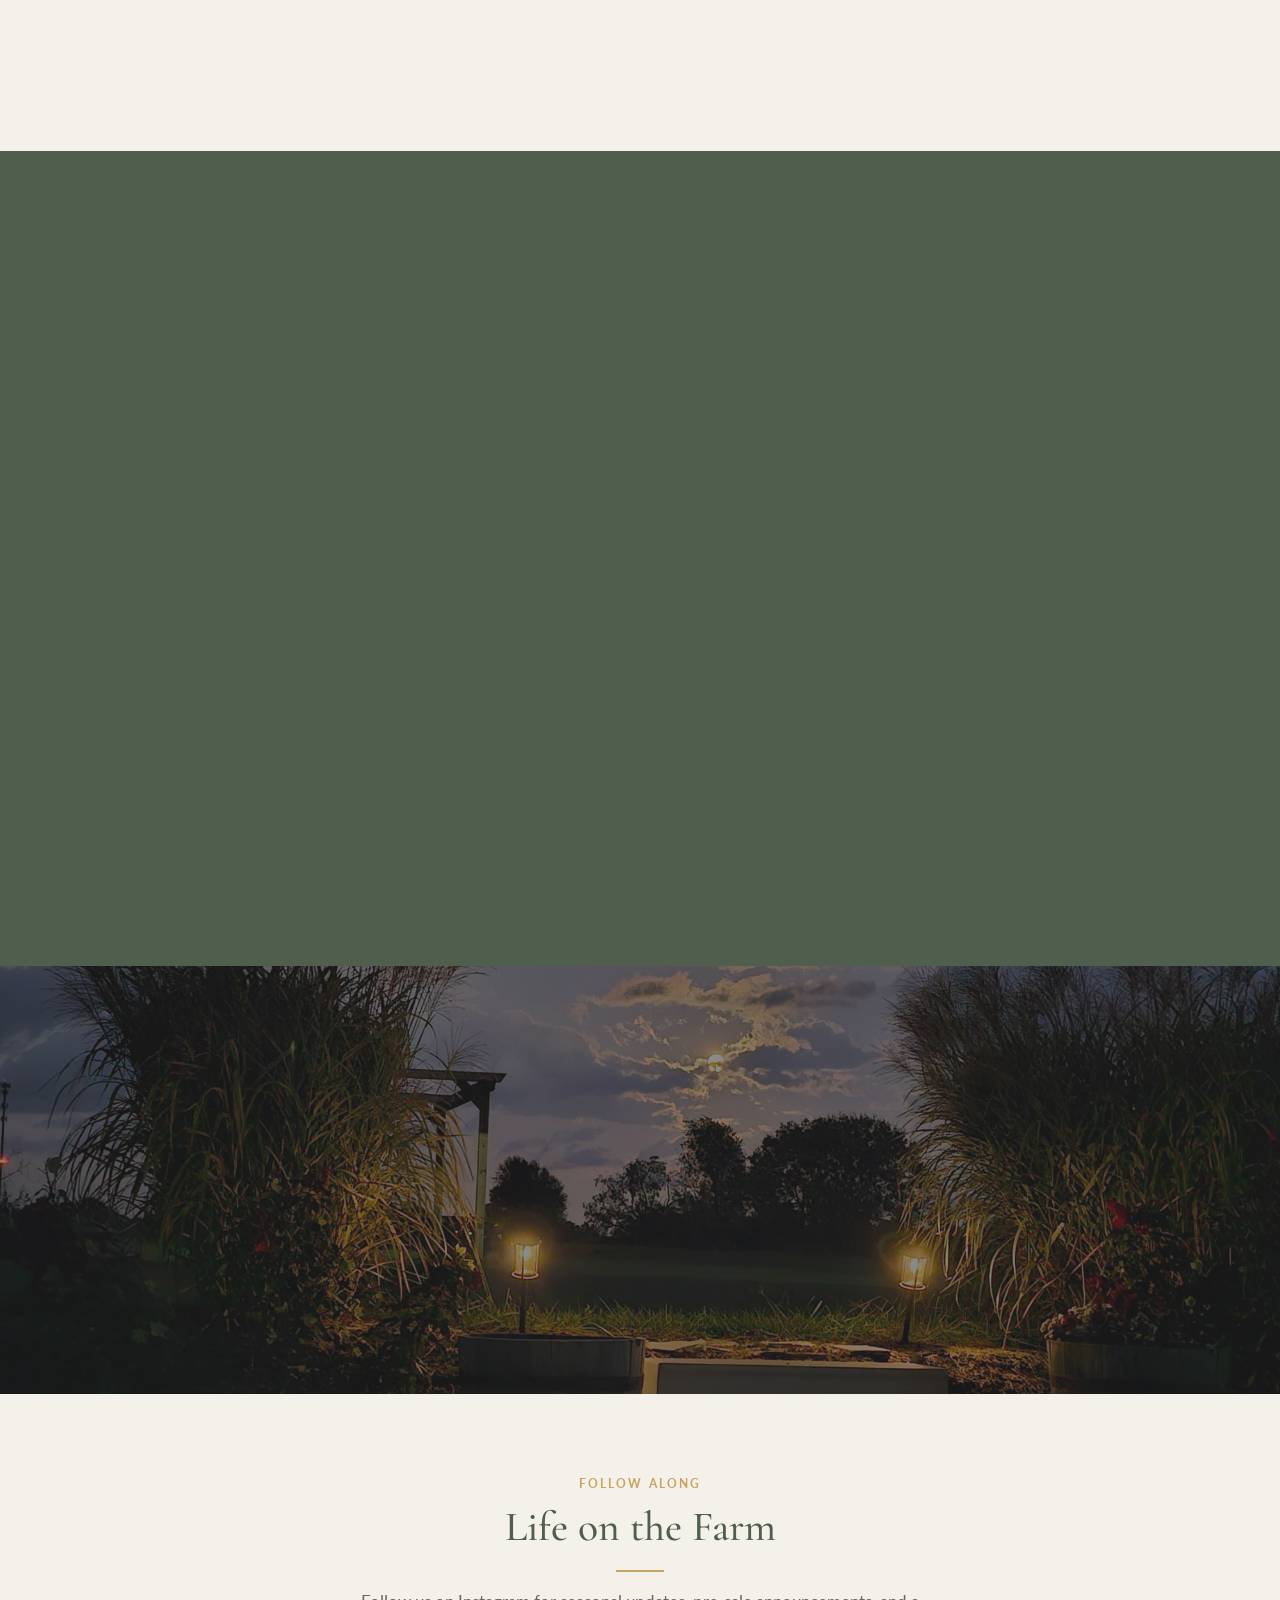
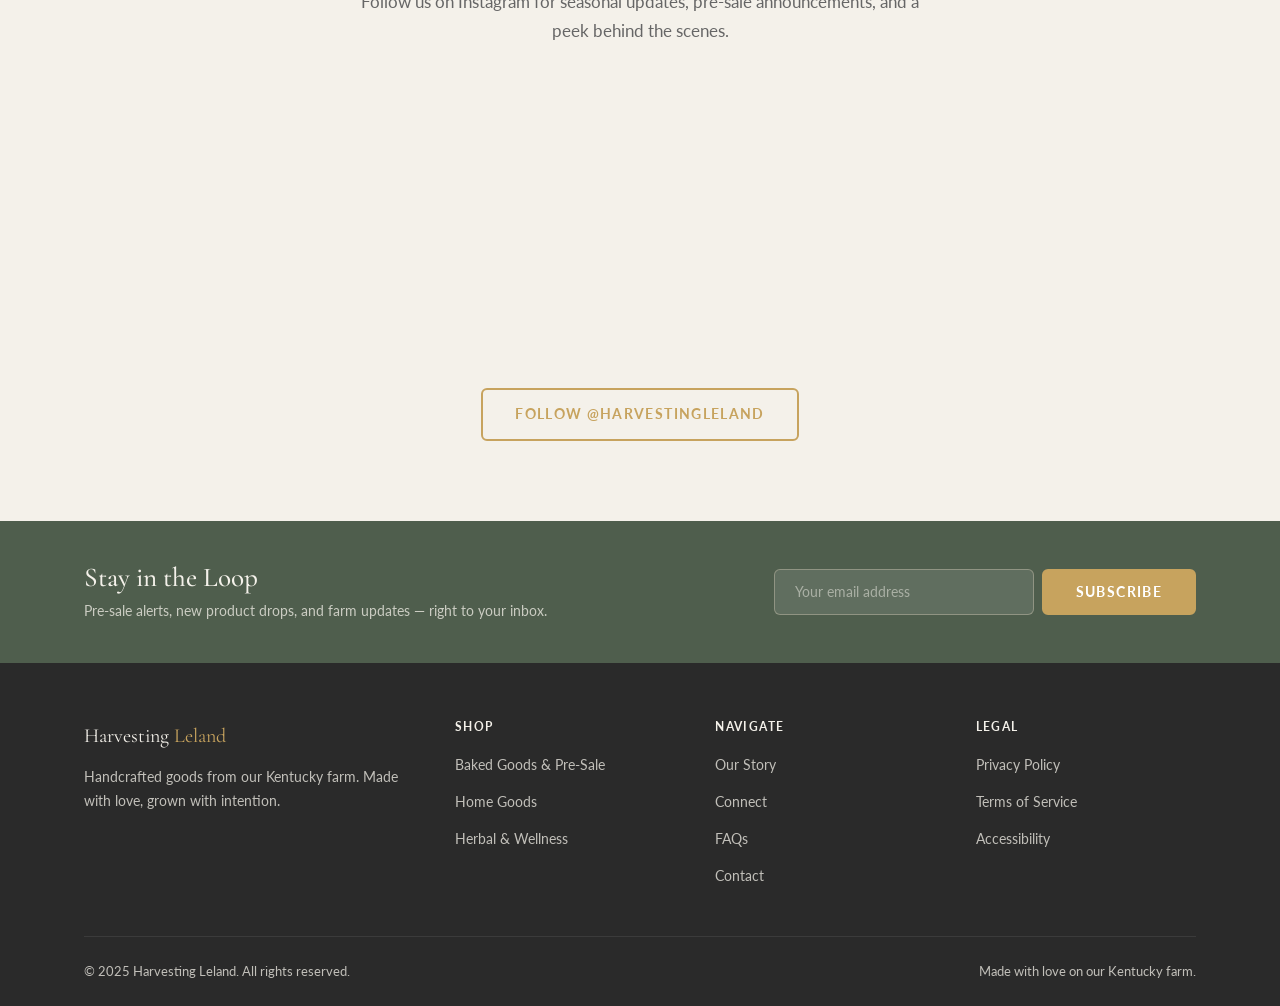
==== commit 7e010107: "Add Snipcart v3 shopping cart to all pages - Injected Snipcart CSS/JS into all 12 HTML pages - Added" ====
--- a/index.html
+++ b/index.html
@@ -7,6 +7,10 @@
   <meta name="description" content="Handcrafted sourdough, baked goods, herbal wellness products, and hand-knit home goods. Made with love on our Kentucky farm." />
   <link rel="canonical" href="https://www.harvestingleland.com/" />
   <link rel="stylesheet" href="css/global.css" />
+  <!-- Snipcart v3 -->
+  <link rel="preconnect" href="https://app.snipcart.com" />
+  <link rel="preconnect" href="https://cdn.snipcart.com" />
+  <link rel="stylesheet" href="https://cdn.snipcart.com/themes/v3.7.2/default/snipcart.css" />
 </head>
 <body>
 
@@ -29,6 +33,10 @@
         <li><a href="faq.html">FAQs</a></li>
         <li><a href="contact.html" class="btn btn--wheat">Contact</a></li>
       </ul>
+            <button class="snipcart-checkout nav__cart-btn" aria-label="View cart">
+        <svg width="20" height="20" viewBox="0 0 24 24" fill="none" stroke="currentColor" stroke-width="2" stroke-linecap="round" stroke-linejoin="round"><circle cx="9" cy="21" r="1"></circle><circle cx="20" cy="21" r="1"></circle><path d="M1 1h4l2.68 13.39a2 2 0 0 0 2 1.61h9.72a2 2 0 0 0 2-1.61L23 6H6"></path></svg>
+        <span class="snipcart-items-count nav__cart-count"></span>
+      </button>
       <button class="nav__toggle" id="navToggle" aria-label="Toggle navigation">
         <span></span><span></span><span></span>
       </button>
@@ -381,5 +389,10 @@
     revealEls.forEach(el => observer.observe(el));
   </script>
 
+  <div hidden id="snipcart"
+    data-api-key="YWMwYTRiYzMtM2RiMC00MjJhLTg3ZTUtMTU1OWIxNTFlMjMwNjM5MDgzNjMzMDQ2NzQzNzcx"
+    data-config-modal-style="side">
+  </div>
+  <script async src="https://cdn.snipcart.com/themes/v3.7.2/default/snipcart.js"></script>
 </body>
 </html>
--- a/css/global.css
+++ b/css/global.css
@@ -315,15 +315,13 @@
   z-index: 2;
 }
 .hero__logo-wrap {
-  background: #ffffff;
-  border-radius: 50%;
-  padding: 0.5rem;
-  box-shadow: 0 12px 60px rgba(0,0,0,0.35), 0 4px 20px rgba(0,0,0,0.2);
   line-height: 0;
 }
 .hero__logo-big {
   width: min(920px, 46vw);
   display: block;
+  border-radius: 50%;
+  box-shadow: 0 12px 60px rgba(0,0,0,0.35), 0 4px 20px rgba(0,0,0,0.2);
 }
 @media (max-width: 900px) {
   .hero__logo-feature {
@@ -976,6 +974,44 @@
   .nav__dropdown-menu a { padding: 0.5rem 1rem !important; }
 }
 
+/* --- Snipcart Cart Button (nav) --- */
+.nav__cart-btn {
+  display: flex;
+  align-items: center;
+  justify-content: center;
+  position: relative;
+  background: none;
+  border: none;
+  cursor: pointer;
+  padding: 0.4rem 0.5rem;
+  border-radius: var(--radius);
+  color: var(--white);
+  transition: color var(--transition), background var(--transition);
+  margin-left: 0.25rem;
+  flex-shrink: 0;
+}
+.nav.scrolled .nav__cart-btn { color: var(--forest); }
+.nav__cart-btn:hover { background: rgba(199,163,94,0.15); color: var(--wheat); }
+.nav__cart-btn svg { display: block; }
+.nav__cart-count {
+  position: absolute;
+  top: 0px;
+  right: 0px;
+  background: var(--wheat);
+  color: var(--white);
+  border-radius: 50%;
+  font-size: 0.6rem;
+  font-weight: 700;
+  min-width: 16px;
+  height: 16px;
+  display: flex;
+  align-items: center;
+  justify-content: center;
+  line-height: 1;
+  padding: 0 2px;
+  pointer-events: none;
+}
+
 /* --- Responsive helpers --- */
 @media (max-width: 480px) {
   .hero__buttons { flex-direction: column; }
